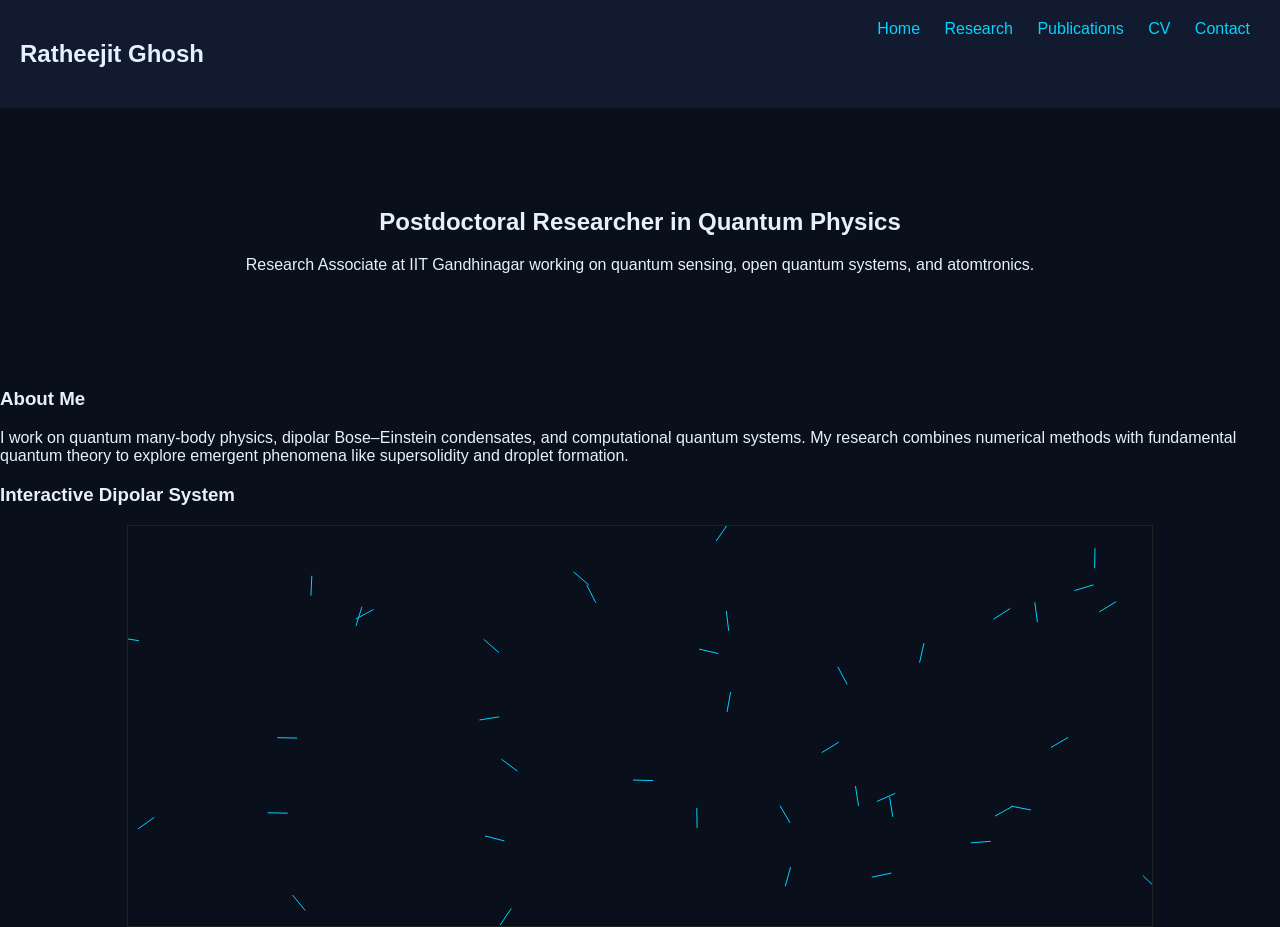
==== index.html @ 0665f010 "Add files via upload" ====
<!DOCTYPE html>
<html lang="en">
<head>
  <meta charset="UTF-8">
  <title>Ratheejit Ghosh</title>
  <link rel="stylesheet" href="style.css">
</head>
<body>

<nav>
  <h1>Ratheejit Ghosh</h1>
  <div>
    <a href="index.html">Home</a>
    <a href="research.html">Research</a>
    <a href="publications.html">Publications</a>
    <a href="cv.html">CV</a>
    <a href="contact.html">Contact</a>
  </div>
</nav>

<section class="hero">
  <h2>Postdoctoral Researcher in Quantum Physics</h2>
  <p>
    Research Associate at IIT Gandhinagar working on 
    quantum sensing, open quantum systems, and atomtronics.
  </p>
</section>

<section class="about">
  <h3>About Me</h3>
  <p>
    I work on quantum many-body physics, dipolar Bose–Einstein condensates,
    and computational quantum systems. My research combines numerical methods
    with fundamental quantum theory to explore emergent phenomena like
    supersolidity and droplet formation.
  </p>
</section>

<section>
  <h3>Interactive Dipolar System</h3>
  <canvas id="dipoleCanvas"></canvas>
</section>

<script src="script.js"></script>
</body>
</html>
---- style.css ----
body {
  font-family: Arial, sans-serif;
  margin: 0;
  background: #0a0f1c;
  color: #e6f1ff;
}

nav {
  display: flex;
  justify-content: space-between;
  padding: 20px;
  background: #111a2e;
}

nav a {
  margin: 0 10px;
  color: #00d4ff;
  text-decoration: none;
}

.hero {
  text-align: center;
  padding: 80px 20px;
}

canvas {
  display: block;
  margin: auto;
  border: 1px solid #222;
}

.card {
  background: #111a2e;
  padding: 20px;
  margin: 10px;
  display: inline-block;
  border-radius: 10px;
  transition: 0.3s;
}

.card:hover {
  transform: scale(1.05);
  background: #162447;
}
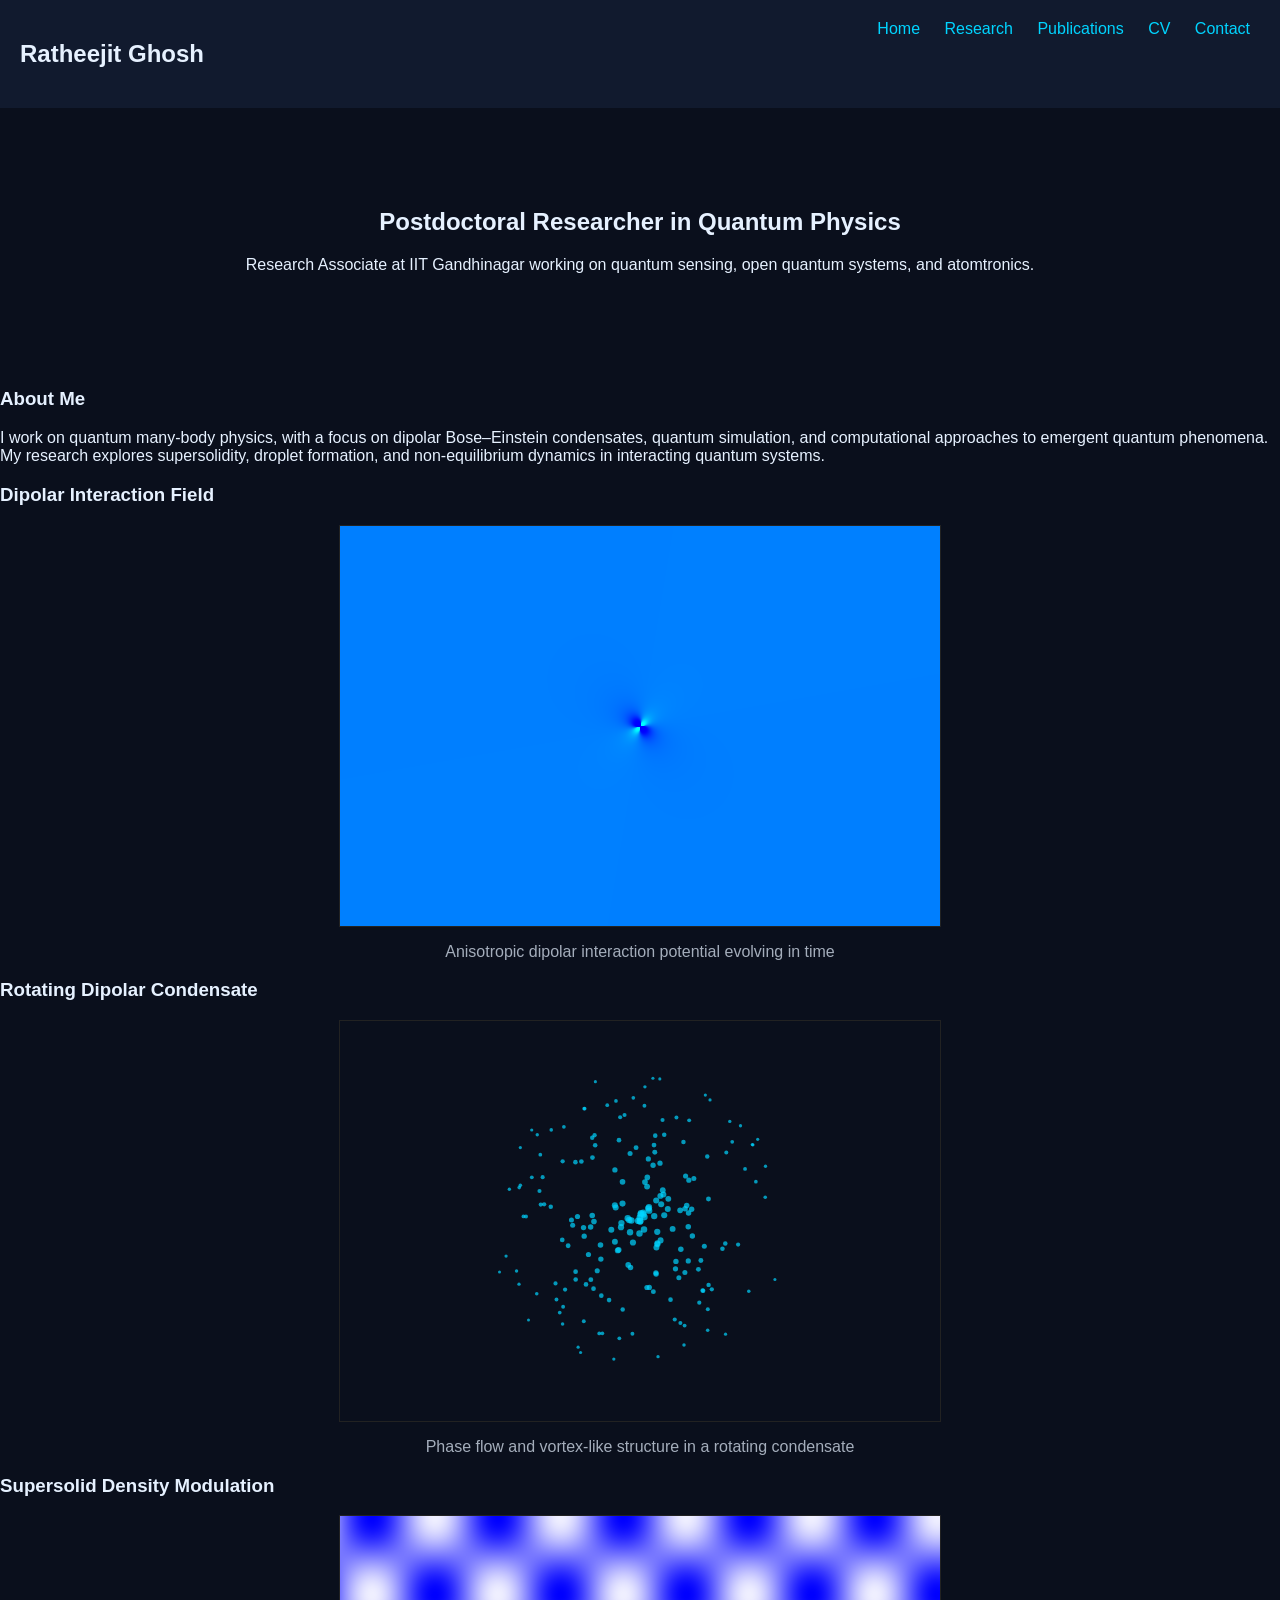
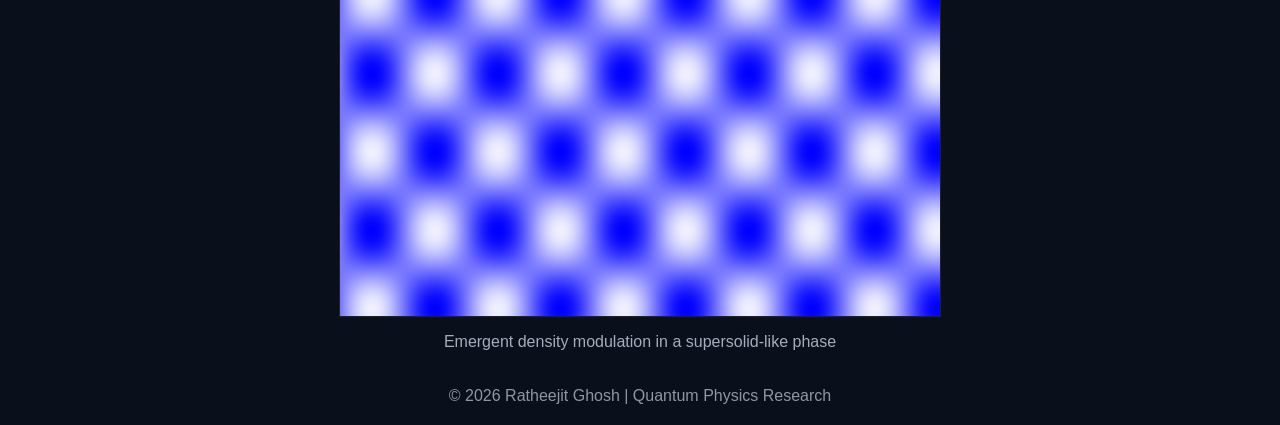
==== commit 096b1c21: "Add files via upload" ====
--- a/index.html
+++ b/index.html
@@ -5,8 +5,10 @@
   <title>Ratheejit Ghosh</title>
   <link rel="stylesheet" href="style.css">
 </head>
+
 <body>
 
+<!-- NAVBAR -->
 <nav>
   <h1>Ratheejit Ghosh</h1>
   <div>
@@ -18,29 +20,187 @@
   </div>
 </nav>
 
+<!-- HERO -->
 <section class="hero">
   <h2>Postdoctoral Researcher in Quantum Physics</h2>
   <p>
-    Research Associate at IIT Gandhinagar working on 
-    quantum sensing, open quantum systems, and atomtronics.
-  </p>
-</section>
-
+    Research Associate at IIT Gandhinagar working on quantum sensing,
+    open quantum systems, and atomtronics.
+  </p>
+</section>
+
+<!-- ABOUT -->
 <section class="about">
   <h3>About Me</h3>
   <p>
-    I work on quantum many-body physics, dipolar Bose–Einstein condensates,
-    and computational quantum systems. My research combines numerical methods
-    with fundamental quantum theory to explore emergent phenomena like
-    supersolidity and droplet formation.
-  </p>
-</section>
-
+    I work on quantum many-body physics, with a focus on dipolar Bose–Einstein condensates,
+    quantum simulation, and computational approaches to emergent quantum phenomena.
+    My research explores supersolidity, droplet formation, and non-equilibrium dynamics
+    in interacting quantum systems.
+  </p>
+</section>
+
+<!-- VISUALIZATION 1 -->
 <section>
-  <h3>Interactive Dipolar System</h3>
-  <canvas id="dipoleCanvas"></canvas>
-</section>
-
-<script src="script.js"></script>
+  <h3>Dipolar Interaction Field</h3>
+  <canvas id="dipoleField"></canvas>
+  <p style="text-align:center; opacity:0.7;">
+    Anisotropic dipolar interaction potential evolving in time
+  </p>
+</section>
+
+<!-- VISUALIZATION 2 -->
+<section>
+  <h3>Rotating Dipolar Condensate</h3>
+  <canvas id="vortexField"></canvas>
+  <p style="text-align:center; opacity:0.7;">
+    Phase flow and vortex-like structure in a rotating condensate
+  </p>
+</section>
+
+<!-- VISUALIZATION 3 -->
+<section>
+  <h3>Supersolid Density Modulation</h3>
+  <canvas id="supersolidField"></canvas>
+  <p style="text-align:center; opacity:0.7;">
+    Emergent density modulation in a supersolid-like phase
+  </p>
+</section>
+
+<!-- FOOTER -->
+<footer style="text-align:center; padding:20px; opacity:0.6;">
+  © 2026 Ratheejit Ghosh | Quantum Physics Research
+</footer>
+
+<!-- SCRIPTS -->
+<script>
+
+// ---------------- DIPOLAR FIELD ----------------
+const dipoleCanvas = document.getElementById("dipoleField");
+const dctx = dipoleCanvas.getContext("2d");
+
+dipoleCanvas.width = 600;
+dipoleCanvas.height = 400;
+
+let t = 0;
+
+function dipoleField() {
+  let w = dipoleCanvas.width;
+  let h = dipoleCanvas.height;
+
+  let img = dctx.createImageData(w, h);
+
+  for (let x = 0; x < w; x++) {
+    for (let y = 0; y < h; y++) {
+
+      let dx = x - w/2;
+      let dy = y - h/2;
+
+      let r = Math.sqrt(dx*dx + dy*dy) + 0.001;
+      let theta = Math.atan2(dy, dx);
+
+      let val = (1 - 3 * Math.cos(theta - t)**2) / (r*r);
+
+      let intensity = Math.floor(128 + 127 * Math.tanh(val * 50));
+
+      let i = (x + y*w) * 4;
+      img.data[i] = 0;
+      img.data[i+1] = intensity;
+      img.data[i+2] = 255;
+      img.data[i+3] = 255;
+    }
+  }
+
+  dctx.putImageData(img, 0, 0);
+  t += 0.01;
+
+  requestAnimationFrame(dipoleField);
+}
+
+dipoleField();
+
+
+// ---------------- VORTEX FIELD ----------------
+const vortexCanvas = document.getElementById("vortexField");
+const vctx = vortexCanvas.getContext("2d");
+
+vortexCanvas.width = 600;
+vortexCanvas.height = 400;
+
+let angle = 0;
+
+function vortex() {
+  let w = vortexCanvas.width;
+  let h = vortexCanvas.height;
+
+  vctx.clearRect(0,0,w,h);
+
+  for (let i = 0; i < 200; i++) {
+    let r = Math.random() * 150;
+    let theta = Math.random() * Math.PI * 2 + angle;
+
+    let x = w/2 + r * Math.cos(theta);
+    let y = h/2 + r * Math.sin(theta);
+
+    let size = 1.5 + (150 - r)/80;
+
+    vctx.beginPath();
+    vctx.arc(x, y, size, 0, 2*Math.PI);
+    vctx.fillStyle = "rgba(0, 212, 255, 0.7)";
+    vctx.fill();
+  }
+
+  angle += 0.01;
+  requestAnimationFrame(vortex);
+}
+
+vortex();
+
+
+// ---------------- SUPERSOLID ----------------
+const superCanvas = document.getElementById("supersolidField");
+const sctx = superCanvas.getContext("2d");
+
+superCanvas.width = 600;
+superCanvas.height = 400;
+
+let phase = 0;
+
+function supersolid() {
+  let w = superCanvas.width;
+  let h = superCanvas.height;
+
+  let img = sctx.createImageData(w, h);
+
+  for (let x = 0; x < w; x++) {
+    for (let y = 0; y < h; y++) {
+
+      let k = 0.05;
+
+      let stripe = Math.cos(k*x + phase);
+      let mod = Math.cos(k*y * 0.8);
+
+      let density = stripe * mod;
+
+      let val = Math.floor(120 + 120 * density);
+
+      let i = (x + y*w) * 4;
+      img.data[i] = val;
+      img.data[i+1] = val;
+      img.data[i+2] = 255;
+      img.data[i+3] = 255;
+    }
+  }
+
+  sctx.putImageData(img, 0, 0);
+
+  phase += 0.02;
+  requestAnimationFrame(supersolid);
+}
+
+supersolid();
+
+</script>
+
 </body>
 </html>
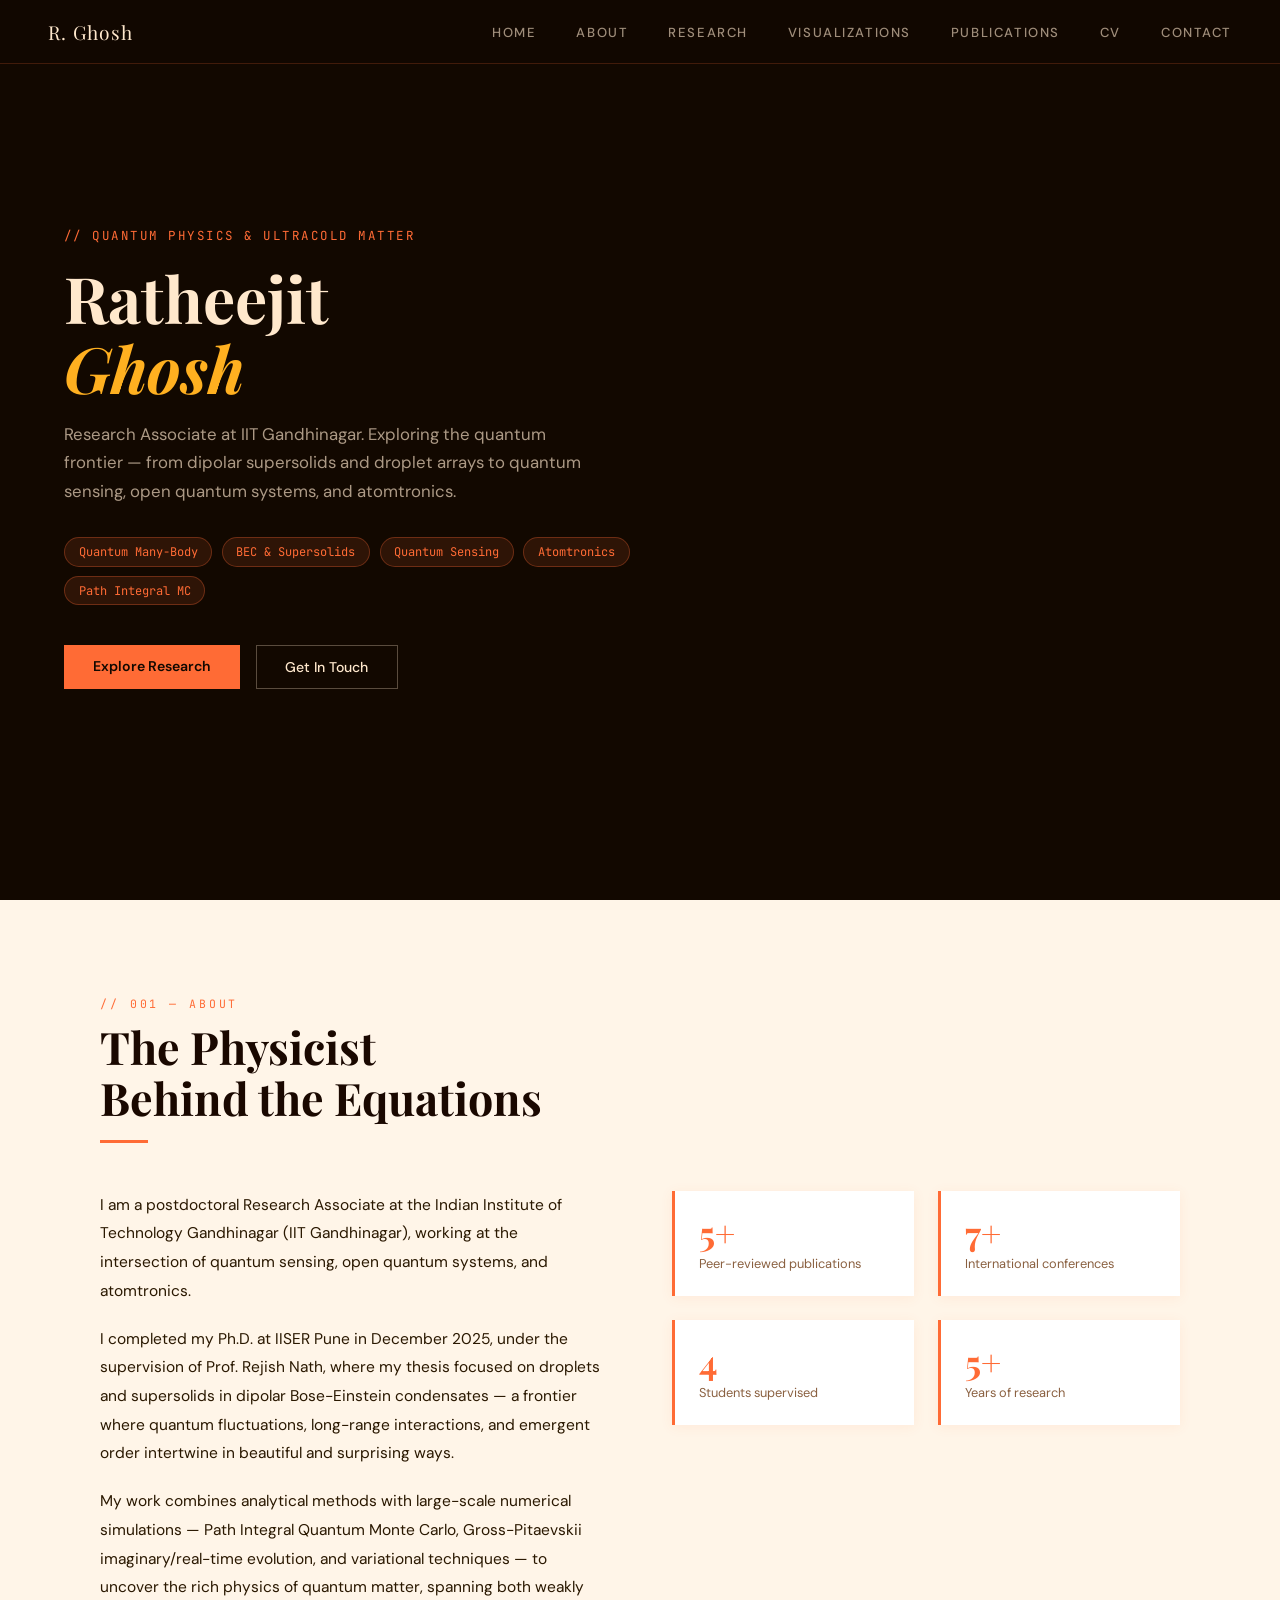
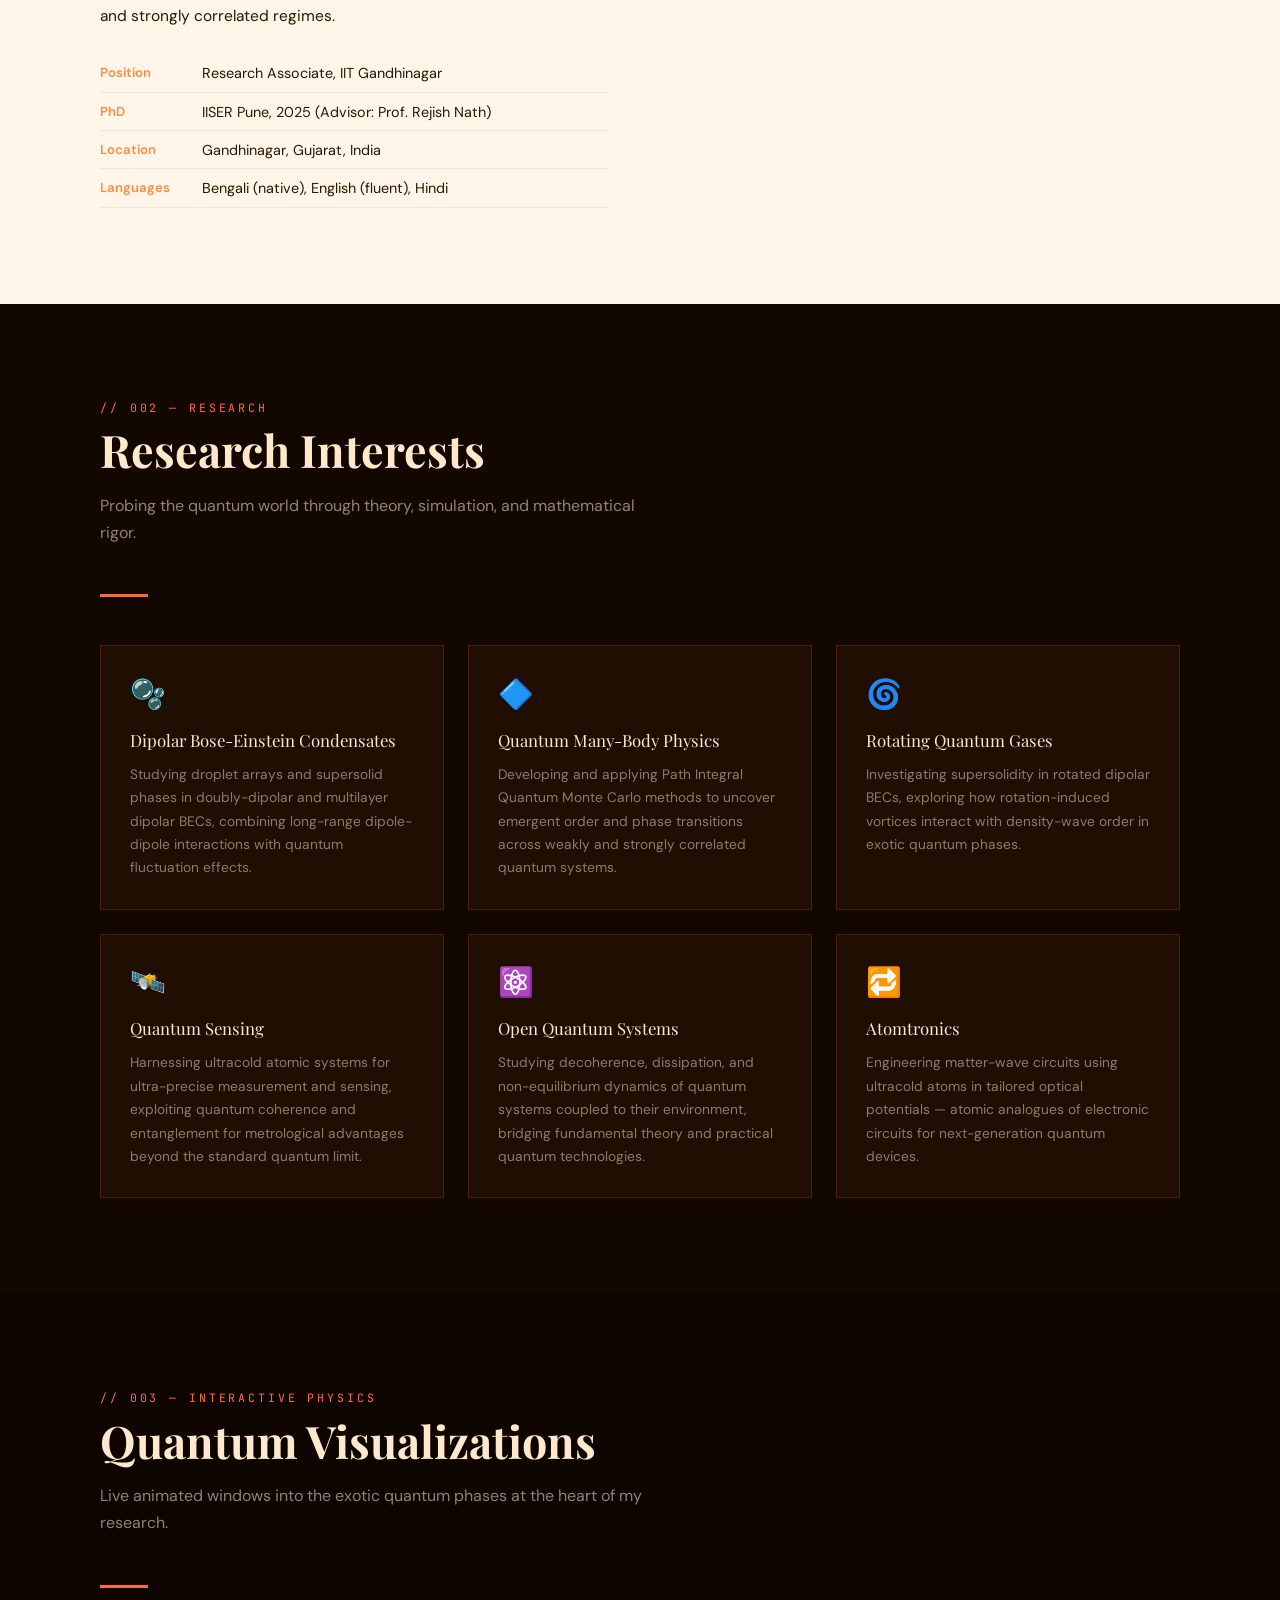
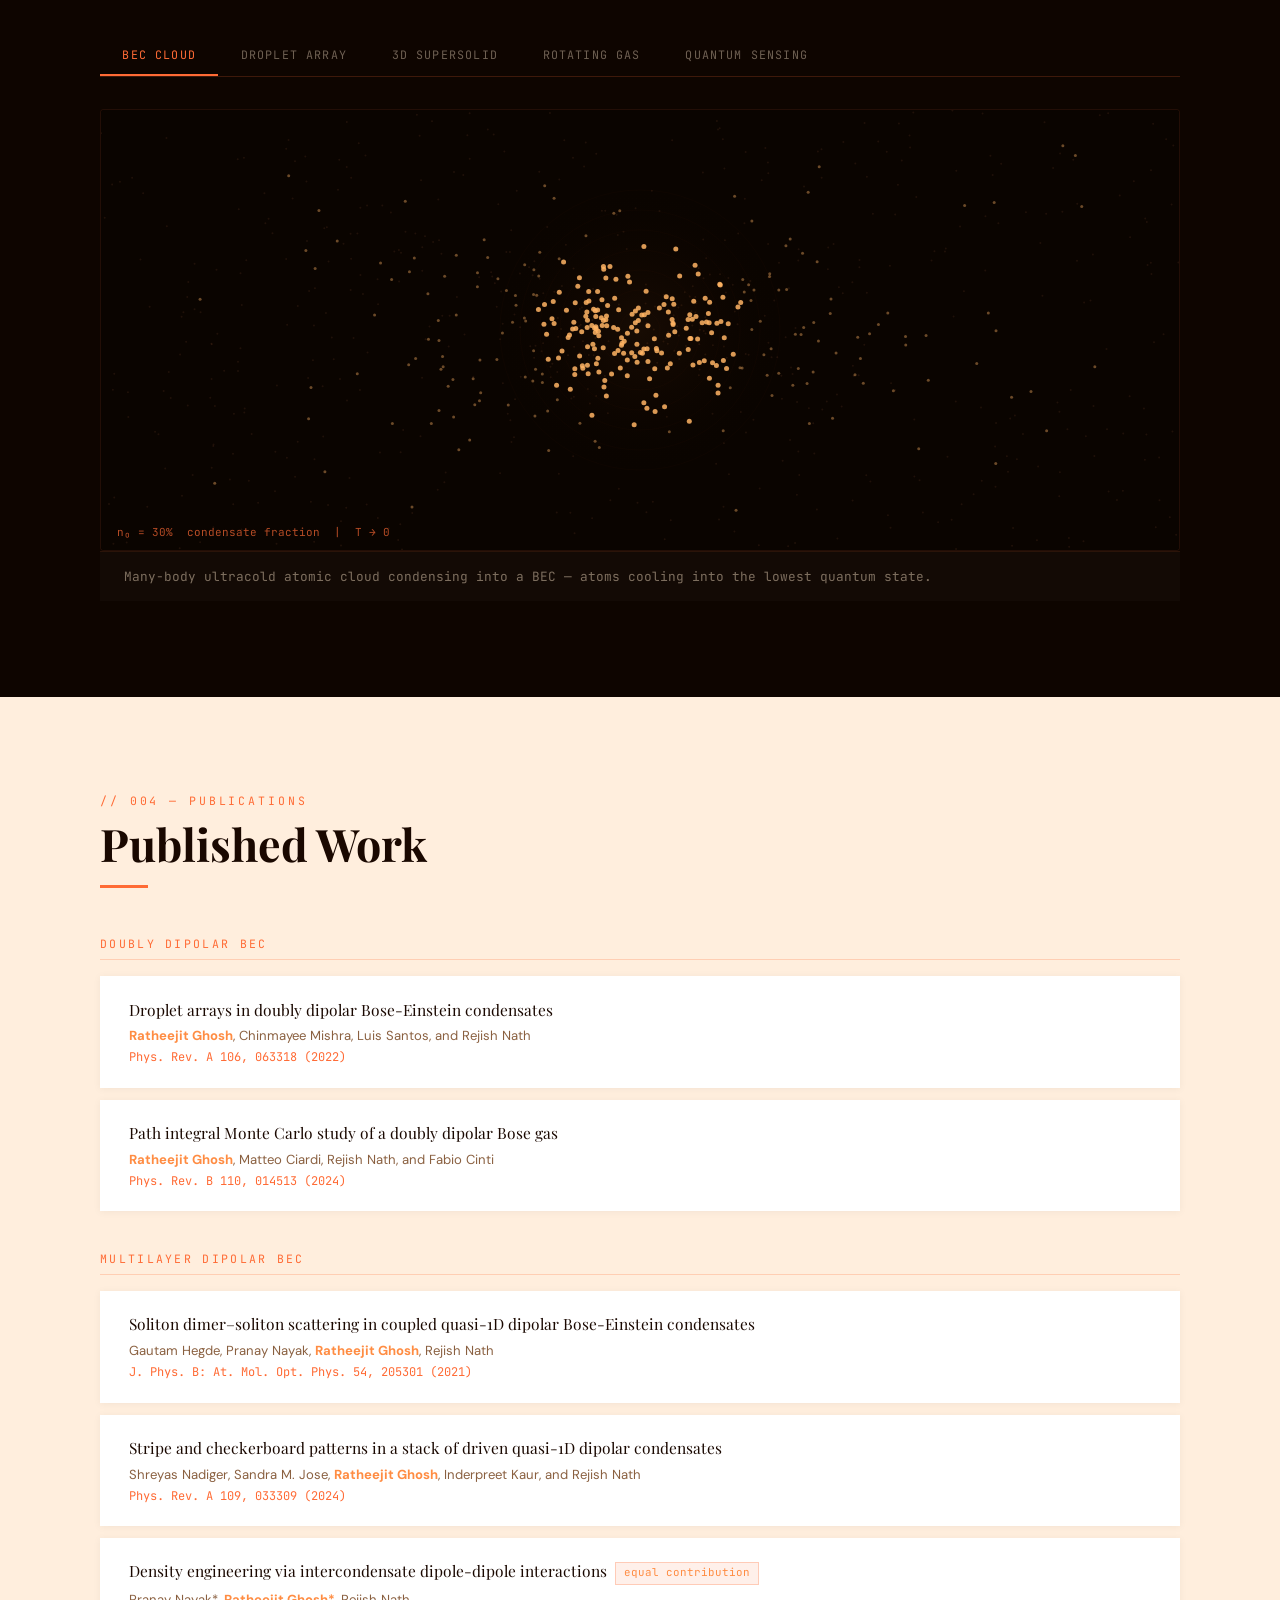
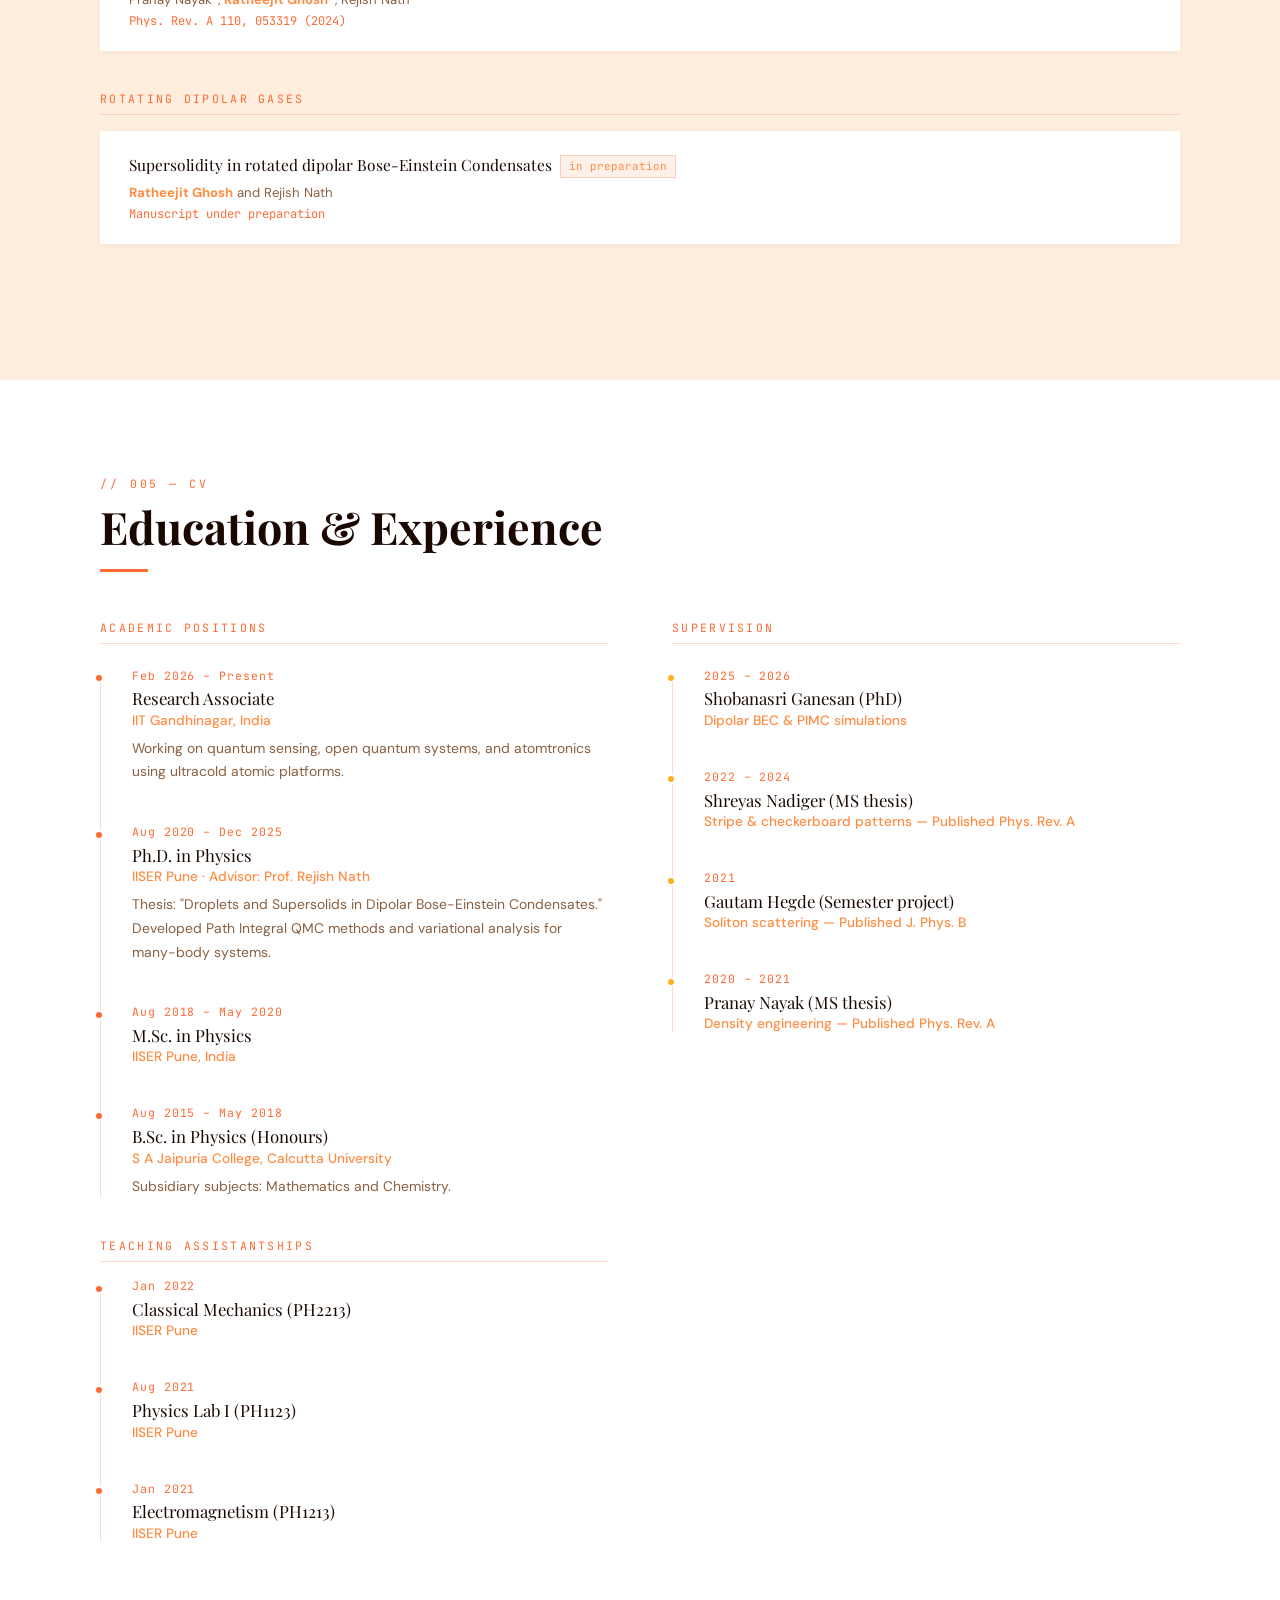
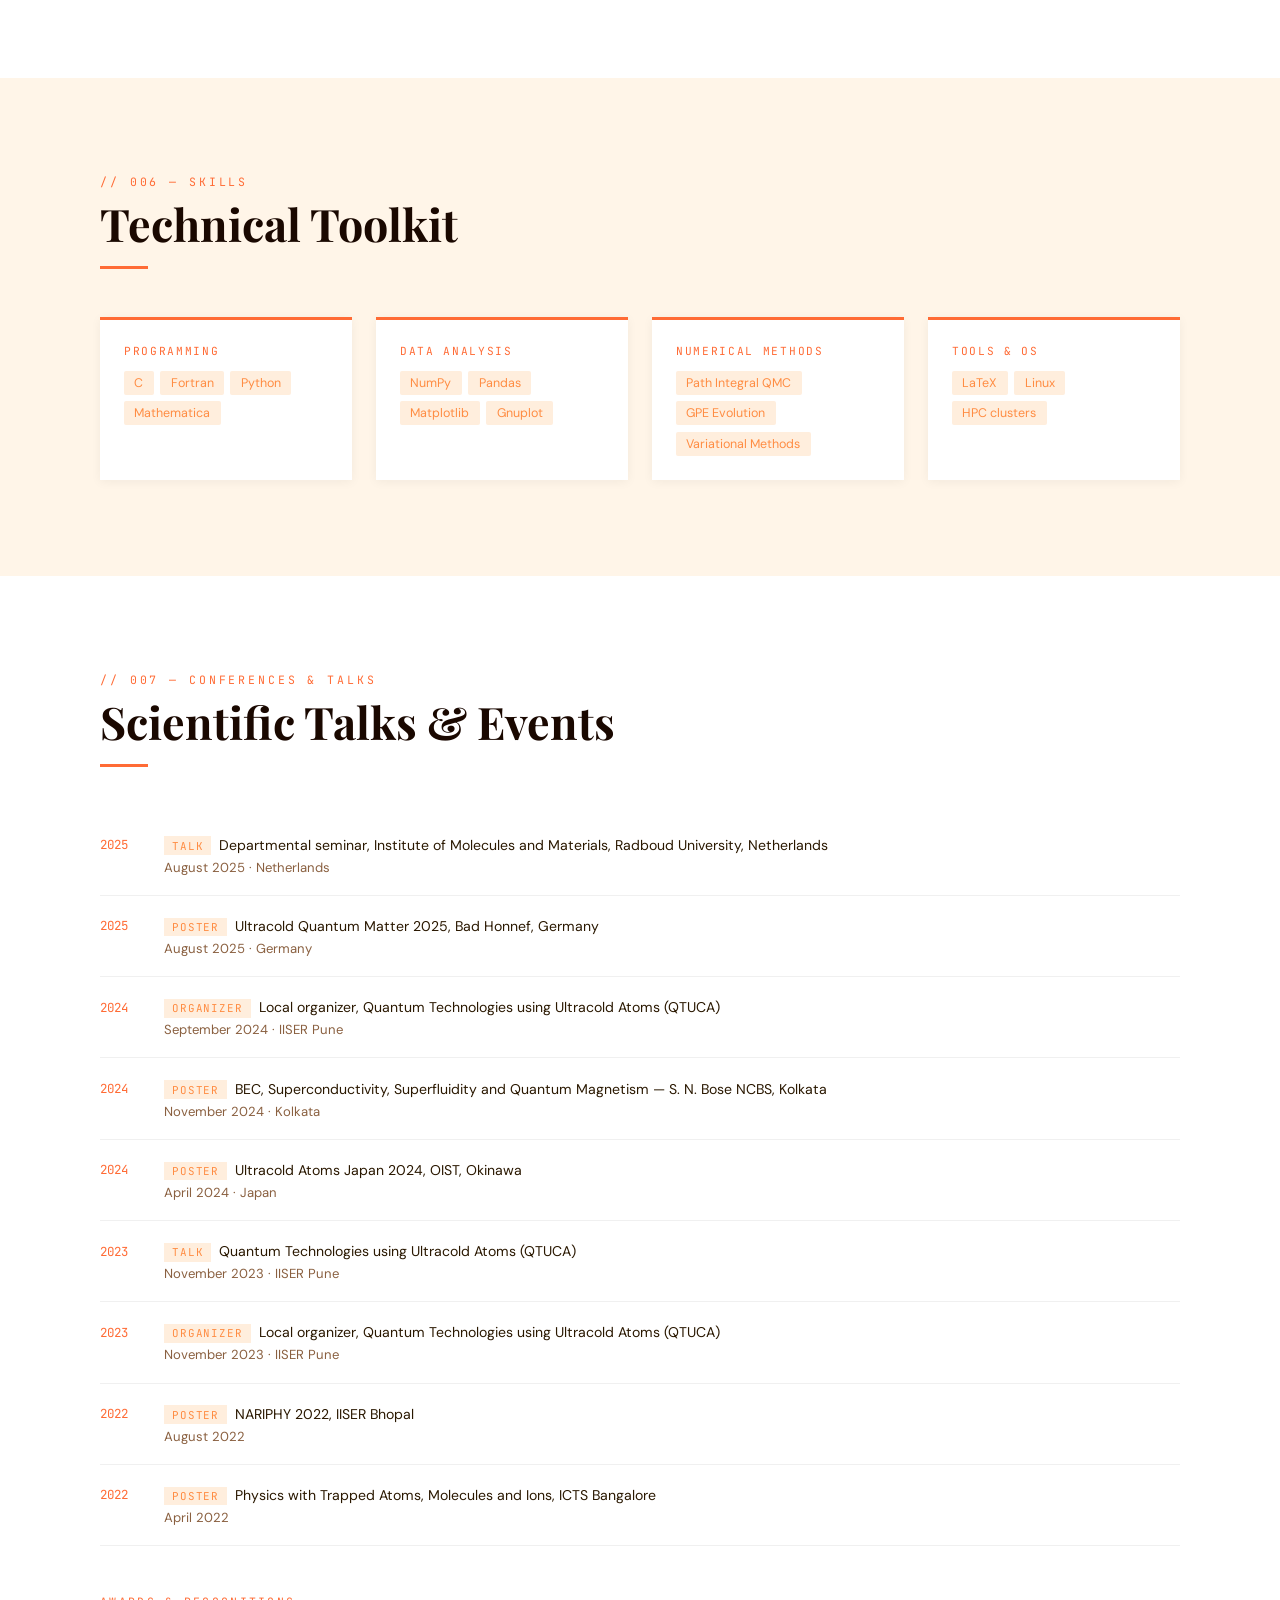
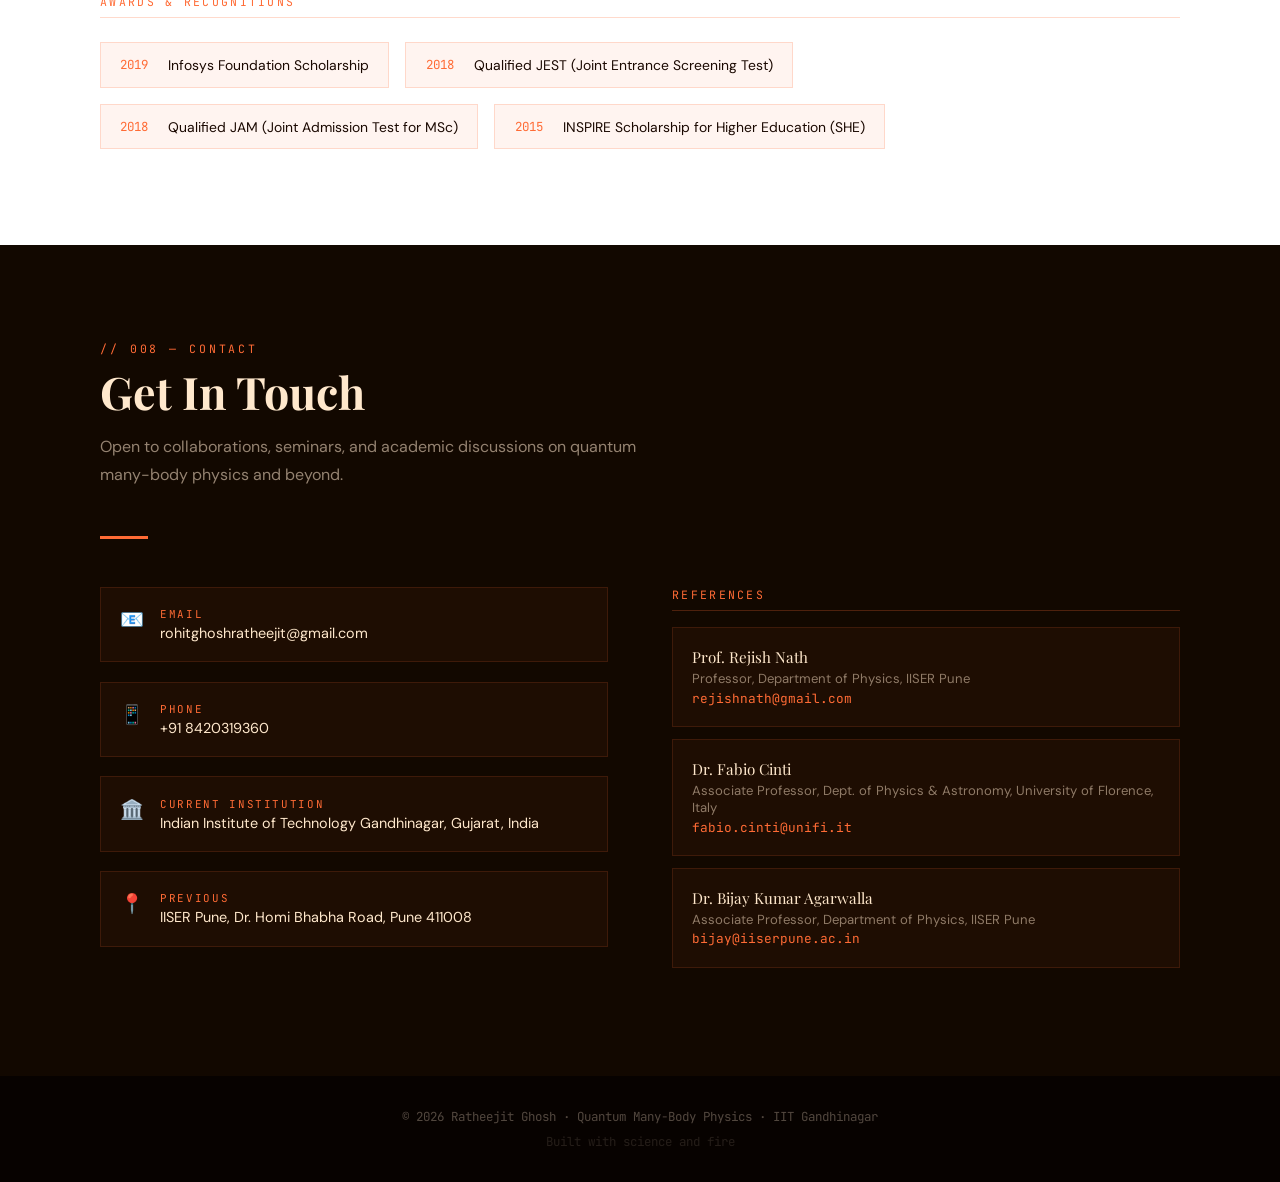
==== commit 11e03db6: "Add files via upload" ====
--- a/index.html
+++ b/index.html
@@ -1,206 +1,849 @@
 <!DOCTYPE html>
 <html lang="en">
 <head>
-  <meta charset="UTF-8">
-  <title>Ratheejit Ghosh</title>
-  <link rel="stylesheet" href="style.css">
+<meta charset="UTF-8">
+<meta name="viewport" content="width=device-width, initial-scale=1.0">
+<title>Ratheejit Ghosh | Quantum Physicist</title>
+<link href="https://fonts.googleapis.com/css2?family=Playfair+Display:ital,wght@0,400;0,700;1,400&family=DM+Sans:wght@300;400;500;600&family=JetBrains+Mono:wght@400;500&display=swap" rel="stylesheet">
+<style>
+  :root {
+    --fire1:  #FF6B35;   /* vivid orange      */
+    --fire2:  #FF3D00;   /* deep red-orange   */
+    --fire3:  #FFB020;   /* amber/gold        */
+    --ember:  #FF8C42;   /* ember orange      */
+    --smoke:  #1A0A00;   /* near-black warm   */
+    --coal:   #120800;   /* darkest bg        */
+    --ash:    #2A1400;   /* dark warm brown   */
+    --glow:   #FF4500;   /* fireglow red      */
+    --cream:  #FFE8CC;   /* warm light text   */
+    --paper:  #FFF5E8;   /* warm white bg     */
+    --paper2: #FFEEDD;
+    --muted:  #8A6040;
+    --ink:    #1A0800;
+  }
+  *, *::before, *::after { box-sizing:border-box; margin:0; padding:0; }
+  html { scroll-behavior:smooth; }
+  body { font-family:'DM Sans',sans-serif; background:var(--paper); color:var(--ink); overflow-x:hidden; }
+
+  /* NAV */
+  nav {
+    position:fixed; top:0; left:0; right:0; z-index:1000;
+    background:rgba(18,8,0,0.97); backdrop-filter:blur(14px);
+    display:flex; align-items:center; justify-content:space-between;
+    padding:0 3rem; height:64px;
+    border-bottom:1px solid rgba(255,107,53,0.2);
+  }
+  .nav-logo { font-family:'Playfair Display',serif; font-size:1.2rem; color:var(--cream); letter-spacing:.05em; }
+  .nav-links { display:flex; gap:2.5rem; list-style:none; }
+  .nav-links a { color:rgba(255,232,204,0.6); text-decoration:none; font-size:.82rem; letter-spacing:.12em; text-transform:uppercase; font-weight:500; transition:color .2s; }
+  .nav-links a:hover { color:var(--fire1); }
+
+  /* HERO */
+  #home { min-height:100vh; background:var(--coal); position:relative; overflow:hidden; display:flex; align-items:center; padding:80px 4rem 4rem; }
+  #hero-canvas { position:absolute; inset:0; opacity:.8; }
+  .hero-content { position:relative; z-index:2; max-width:680px; }
+  .hero-eyebrow { font-family:'JetBrains Mono',monospace; color:var(--fire1); font-size:.78rem; letter-spacing:.2em; text-transform:uppercase; margin-bottom:1.2rem; }
+  .hero-name { font-family:'Playfair Display',serif; font-size:clamp(2.8rem,5vw,4.5rem); color:var(--cream); line-height:1.1; margin-bottom:1rem; }
+  .hero-name em { color:var(--fire3); font-style:italic; }
+  .hero-tagline { color:rgba(255,232,204,.65); font-size:1.05rem; line-height:1.7; margin-bottom:2rem; max-width:520px; }
+  .hero-tags { display:flex; flex-wrap:wrap; gap:.6rem; margin-bottom:2.5rem; }
+  .tag { background:rgba(255,107,53,.12); border:1px solid rgba(255,107,53,.3); color:var(--fire1); padding:.35rem .85rem; border-radius:2rem; font-size:.75rem; font-family:'JetBrains Mono',monospace; }
+  .hero-cta { display:flex; gap:1rem; }
+  .btn-primary { background:var(--fire1); color:var(--coal); padding:.75rem 1.8rem; border:none; font-family:'DM Sans',sans-serif; font-weight:600; font-size:.88rem; cursor:pointer; text-decoration:none; transition:background .2s; }
+  .btn-primary:hover { background:var(--fire3); }
+  .btn-outline { background:transparent; border:1px solid rgba(255,232,204,.3); color:var(--cream); padding:.75rem 1.8rem; font-family:'DM Sans',sans-serif; font-weight:500; font-size:.88rem; cursor:pointer; text-decoration:none; transition:border-color .2s,color .2s; }
+  .btn-outline:hover { border-color:var(--fire1); color:var(--fire1); }
+
+  /* SECTIONS */
+  section { padding:6rem 4rem; }
+  .section-inner { max-width:1080px; margin:0 auto; }
+  .section-label { font-family:'JetBrains Mono',monospace; color:var(--fire1); font-size:.72rem; letter-spacing:.25em; text-transform:uppercase; margin-bottom:.6rem; }
+  .section-title { font-family:'Playfair Display',serif; font-size:clamp(2rem,3.5vw,2.8rem); color:var(--ink); margin-bottom:1rem; line-height:1.15; }
+  .section-subtitle { color:var(--muted); font-size:1rem; line-height:1.7; max-width:560px; margin-bottom:3rem; }
+  .divider { width:48px; height:3px; background:var(--fire1); margin-bottom:3rem; }
+
+  /* ABOUT */
+  #about { background:var(--paper); }
+  .about-grid { display:grid; grid-template-columns:1fr 1fr; gap:4rem; align-items:start; }
+  .about-bio p { color:#2A1800; line-height:1.85; margin-bottom:1.2rem; font-size:.97rem; }
+  .about-stats { display:grid; grid-template-columns:1fr 1fr; gap:1.5rem; }
+  .stat-card { background:white; padding:1.5rem; border-left:3px solid var(--fire1); box-shadow:0 2px 12px rgba(255,107,53,.08); }
+  .stat-num { font-family:'Playfair Display',serif; font-size:2.2rem; color:var(--fire1); font-weight:700; line-height:1; }
+  .stat-label { color:var(--muted); font-size:.8rem; margin-top:.3rem; }
+  .info-list { list-style:none; margin-top:1.5rem; }
+  .info-list li { display:flex; align-items:flex-start; gap:.75rem; padding:.6rem 0; border-bottom:1px solid rgba(0,0,0,.06); font-size:.9rem; color:#2A1800; }
+  .info-list li .lbl { color:var(--ember); font-weight:600; min-width:90px; font-size:.82rem; }
+
+  /* RESEARCH */
+  #research { background:var(--coal); }
+  #research .section-title { color:var(--cream); }
+  #research .section-subtitle { color:rgba(255,232,204,.55); }
+  .research-grid { display:grid; grid-template-columns:repeat(3,1fr); gap:1.5rem; }
+  .research-card { background:rgba(255,107,53,.06); border:1px solid rgba(255,107,53,.18); padding:1.8rem; transition:border-color .2s,background .2s; }
+  .research-card:hover { border-color:var(--fire1); background:rgba(255,107,53,.1); }
+  .rc-icon { font-size:1.8rem; margin-bottom:1rem; }
+  .rc-title { font-family:'Playfair Display',serif; color:var(--cream); font-size:1.05rem; margin-bottom:.75rem; }
+  .rc-desc { color:rgba(255,232,204,.5); font-size:.86rem; line-height:1.7; }
+
+  /* VISUALIZATIONS */
+  #visualizations { background:#0E0500; }
+  #visualizations .section-title { color:var(--cream); }
+  #visualizations .section-subtitle { color:rgba(255,232,204,.55); }
+  .viz-tabs { display:flex; flex-wrap:wrap; margin-bottom:2rem; border-bottom:1px solid rgba(255,107,53,.2); }
+  .viz-tab { padding:.7rem 1.4rem; background:none; border:none; color:rgba(255,232,204,.4); font-family:'JetBrains Mono',monospace; font-size:.73rem; letter-spacing:.1em; cursor:pointer; transition:color .2s; border-bottom:2px solid transparent; text-transform:uppercase; }
+  .viz-tab.active { color:var(--fire1); border-bottom-color:var(--fire1); }
+  .viz-panel { display:none; }
+  .viz-panel.active { display:block; }
+  .viz-frame { background:rgba(0,0,0,.6); border:1px solid rgba(255,107,53,.12); border-radius:4px; overflow:hidden; }
+  .viz-frame canvas { display:block; }
+  .viz-caption { padding:1rem 1.5rem; background:rgba(255,255,255,.02); border-top:1px solid rgba(255,107,53,.1); color:rgba(255,232,204,.45); font-size:.8rem; font-family:'JetBrains Mono',monospace; }
+  .viz-controls { display:flex; gap:1.5rem; align-items:center; padding:.75rem 1.5rem; background:rgba(0,0,0,.3); border-top:1px solid rgba(255,107,53,.08); flex-wrap:wrap; }
+  .viz-controls label { color:rgba(255,232,204,.5); font-size:.72rem; font-family:'JetBrains Mono',monospace; }
+  .viz-controls input[type=range] { accent-color:var(--fire1); cursor:pointer; }
+
+  /* PUBLICATIONS */
+  #publications { background:var(--paper2); }
+  .pub-group { margin-bottom:2.5rem; }
+  .pub-group-title { font-family:'JetBrains Mono',monospace; font-size:.72rem; letter-spacing:.2em; text-transform:uppercase; color:var(--fire1); margin-bottom:1rem; padding-bottom:.5rem; border-bottom:1px solid rgba(255,107,53,.25); }
+  .pub-item { background:white; padding:1.4rem 1.6rem; margin-bottom:.75rem; border-left:3px solid transparent; box-shadow:0 1px 8px rgba(0,0,0,.05); transition:border-color .2s; }
+  .pub-item:hover { border-left-color:var(--fire1); }
+  .pub-title { font-family:'Playfair Display',serif; font-size:.97rem; color:var(--ink); margin-bottom:.4rem; line-height:1.45; }
+  .pub-authors { color:var(--muted); font-size:.82rem; margin-bottom:.3rem; }
+  .pub-authors strong { color:var(--ember); }
+  .pub-journal { font-family:'JetBrains Mono',monospace; font-size:.75rem; color:var(--fire1); }
+  .pub-badge { display:inline-block; background:rgba(255,107,53,.1); border:1px solid rgba(255,107,53,.28); color:var(--ember); font-size:.68rem; padding:.15rem .5rem; margin-left:.5rem; font-family:'JetBrains Mono',monospace; vertical-align:middle; }
+
+  /* EXPERIENCE */
+  #experience { background:white; }
+  .timeline { position:relative; padding-left:2rem; }
+  .timeline::before { content:''; position:absolute; left:0; top:.5rem; bottom:0; width:1px; background:rgba(255,107,53,.25); }
+  .tl-item { position:relative; margin-bottom:2.5rem; }
+  .tl-dot { position:absolute; left:-2.4rem; top:.35rem; width:10px; height:10px; border-radius:50%; background:var(--fire1); border:2px solid white; }
+  .tl-period { font-family:'JetBrains Mono',monospace; font-size:.72rem; color:var(--fire1); letter-spacing:.08em; margin-bottom:.3rem; }
+  .tl-title { font-family:'Playfair Display',serif; font-size:1.05rem; color:var(--ink); margin-bottom:.15rem; }
+  .tl-sub { color:var(--ember); font-size:.85rem; font-weight:500; margin-bottom:.5rem; }
+  .tl-desc { color:var(--muted); font-size:.87rem; line-height:1.7; }
+  .exp-grid { display:grid; grid-template-columns:1fr 1fr; gap:4rem; }
+
+  /* SKILLS */
+  #skills { background:var(--paper); }
+  .skills-grid { display:grid; grid-template-columns:repeat(4,1fr); gap:1.5rem; }
+  .skill-card { background:white; padding:1.5rem; box-shadow:0 2px 10px rgba(0,0,0,.05); border-top:3px solid var(--fire1); }
+  .skill-cat { font-family:'JetBrains Mono',monospace; font-size:.7rem; letter-spacing:.15em; text-transform:uppercase; color:var(--fire1); margin-bottom:.8rem; }
+  .skill-items { display:flex; flex-wrap:wrap; gap:.4rem; }
+  .skill-pill { background:var(--paper2); color:var(--ember); font-size:.78rem; padding:.25rem .65rem; border-radius:2px; }
+
+  /* TALKS */
+  #talks { background:white; }
+  .talk-item { display:flex; gap:1.5rem; padding:1.2rem 0; border-bottom:1px solid rgba(0,0,0,.06); align-items:flex-start; }
+  .talk-year { font-family:'JetBrains Mono',monospace; font-size:.78rem; color:var(--fire1); min-width:40px; margin-top:.15rem; }
+  .talk-type { display:inline-block; background:var(--paper2); color:var(--ember); font-size:.68rem; padding:.15rem .5rem; margin-right:.5rem; font-family:'JetBrains Mono',monospace; text-transform:uppercase; letter-spacing:.08em; }
+  .talk-desc { color:#2A1800; font-size:.88rem; line-height:1.6; }
+  .talk-venue { color:var(--muted); font-size:.82rem; margin-top:.15rem; }
+
+  /* CONTACT */
+  #contact { background:var(--coal); }
+  #contact .section-title { color:var(--cream); }
+  #contact .section-subtitle { color:rgba(255,232,204,.55); }
+  .contact-grid { display:grid; grid-template-columns:1fr 1fr; gap:4rem; align-items:start; }
+  .contact-items { display:flex; flex-direction:column; gap:1.2rem; }
+  .contact-item { display:flex; gap:1rem; align-items:flex-start; padding:1.2rem; background:rgba(255,107,53,.05); border:1px solid rgba(255,107,53,.14); }
+  .contact-icon { color:var(--fire1); font-size:1.2rem; }
+  .contact-item-label { font-family:'JetBrains Mono',monospace; font-size:.68rem; letter-spacing:.15em; color:var(--fire1); text-transform:uppercase; margin-bottom:.2rem; }
+  .contact-item-value { color:var(--cream); font-size:.9rem; }
+  .ref-item { padding:1.2rem; background:rgba(255,107,53,.05); border:1px solid rgba(255,107,53,.14); margin-bottom:.75rem; }
+  .ref-name { font-family:'Playfair Display',serif; color:var(--cream); font-size:.95rem; margin-bottom:.2rem; }
+  .ref-role { color:rgba(255,232,204,.5); font-size:.82rem; margin-bottom:.15rem; }
+  .ref-email { color:var(--fire1); font-size:.8rem; font-family:'JetBrains Mono',monospace; }
+
+  .award-chip { background:rgba(255,107,53,.07); border:1px solid rgba(255,107,53,.2); padding:.8rem 1.2rem; display:flex; gap:.75rem; align-items:center; }
+  .award-year { font-family:'JetBrains Mono',monospace; color:var(--fire1); font-size:.78rem; min-width:36px; }
+  .award-name { color:var(--ink); font-size:.87rem; }
+  .awards-grid { display:flex; flex-wrap:wrap; gap:1rem; }
+
+  footer { background:#070200; padding:2rem 4rem; text-align:center; color:rgba(255,232,204,.3); font-size:.78rem; font-family:'JetBrains Mono',monospace; }
+
+  @media(max-width:768px){
+    section{padding:4rem 1.5rem;} nav{padding:0 1.5rem;} .nav-links{display:none;}
+    #home{padding:80px 1.5rem 4rem;}
+    .about-grid,.contact-grid,.exp-grid{grid-template-columns:1fr;gap:2rem;}
+    .research-grid{grid-template-columns:1fr;} .skills-grid{grid-template-columns:1fr 1fr;}
+    .about-stats{grid-template-columns:1fr 1fr;}
+  }
+</style>
 </head>
-
 <body>
 
-<!-- NAVBAR -->
 <nav>
-  <h1>Ratheejit Ghosh</h1>
-  <div>
-    <a href="index.html">Home</a>
-    <a href="research.html">Research</a>
-    <a href="publications.html">Publications</a>
-    <a href="cv.html">CV</a>
-    <a href="contact.html">Contact</a>
+  <div class="nav-logo">R. Ghosh</div>
+  <ul class="nav-links">
+    <li><a href="#home">Home</a></li>
+    <li><a href="#about">About</a></li>
+    <li><a href="#research">Research</a></li>
+    <li><a href="#visualizations">Visualizations</a></li>
+    <li><a href="#publications">Publications</a></li>
+    <li><a href="#experience">CV</a></li>
+    <li><a href="#contact">Contact</a></li>
+  </ul>
+</nav>
+
+<!-- HERO -->
+<section id="home">
+  <canvas id="hero-canvas"></canvas>
+  <div class="hero-content">
+    <div class="hero-eyebrow">// Quantum Physics &amp; Ultracold Matter</div>
+    <h1 class="hero-name">Ratheejit<br><em>Ghosh</em></h1>
+    <p class="hero-tagline">Research Associate at IIT Gandhinagar. Exploring the quantum frontier — from dipolar supersolids and droplet arrays to quantum sensing, open quantum systems, and atomtronics.</p>
+    <div class="hero-tags">
+      <span class="tag">Quantum Many-Body</span>
+      <span class="tag">BEC &amp; Supersolids</span>
+      <span class="tag">Quantum Sensing</span>
+      <span class="tag">Atomtronics</span>
+      <span class="tag">Path Integral MC</span>
+    </div>
+    <div class="hero-cta">
+      <a href="#research" class="btn-primary">Explore Research</a>
+      <a href="#contact" class="btn-outline">Get In Touch</a>
+    </div>
   </div>
-</nav>
-
-<!-- HERO -->
-<section class="hero">
-  <h2>Postdoctoral Researcher in Quantum Physics</h2>
-  <p>
-    Research Associate at IIT Gandhinagar working on quantum sensing,
-    open quantum systems, and atomtronics.
-  </p>
 </section>
 
 <!-- ABOUT -->
-<section class="about">
-  <h3>About Me</h3>
-  <p>
-    I work on quantum many-body physics, with a focus on dipolar Bose–Einstein condensates,
-    quantum simulation, and computational approaches to emergent quantum phenomena.
-    My research explores supersolidity, droplet formation, and non-equilibrium dynamics
-    in interacting quantum systems.
-  </p>
+<section id="about">
+  <div class="section-inner">
+    <div class="section-label">// 001 — About</div>
+    <h2 class="section-title">The Physicist<br>Behind the Equations</h2>
+    <div class="divider"></div>
+    <div class="about-grid">
+      <div class="about-bio">
+        <p>I am a postdoctoral Research Associate at the Indian Institute of Technology Gandhinagar (IIT Gandhinagar), working at the intersection of quantum sensing, open quantum systems, and atomtronics.</p>
+        <p>I completed my Ph.D. at IISER Pune in December 2025, under the supervision of Prof. Rejish Nath, where my thesis focused on droplets and supersolids in dipolar Bose-Einstein condensates — a frontier where quantum fluctuations, long-range interactions, and emergent order intertwine in beautiful and surprising ways.</p>
+        <p>My work combines analytical methods with large-scale numerical simulations — Path Integral Quantum Monte Carlo, Gross-Pitaevskii imaginary/real-time evolution, and variational techniques — to uncover the rich physics of quantum matter, spanning both weakly and strongly correlated regimes.</p>
+        <ul class="info-list">
+          <li><span class="lbl">Position</span> Research Associate, IIT Gandhinagar</li>
+          <li><span class="lbl">PhD</span> IISER Pune, 2025 (Advisor: Prof. Rejish Nath)</li>
+          <li><span class="lbl">Location</span> Gandhinagar, Gujarat, India</li>
+          <li><span class="lbl">Languages</span> Bengali (native), English (fluent), Hindi</li>
+        </ul>
+      </div>
+      <div>
+        <div class="about-stats">
+          <div class="stat-card"><div class="stat-num">5+</div><div class="stat-label">Peer-reviewed publications</div></div>
+          <div class="stat-card"><div class="stat-num">7+</div><div class="stat-label">International conferences</div></div>
+          <div class="stat-card"><div class="stat-num">4</div><div class="stat-label">Students supervised</div></div>
+          <div class="stat-card"><div class="stat-num">5+</div><div class="stat-label">Years of research</div></div>
+        </div>
+      </div>
+    </div>
+  </div>
 </section>
 
-<!-- VISUALIZATION 1 -->
-<section>
-  <h3>Dipolar Interaction Field</h3>
-  <canvas id="dipoleField"></canvas>
-  <p style="text-align:center; opacity:0.7;">
-    Anisotropic dipolar interaction potential evolving in time
-  </p>
+<!-- RESEARCH -->
+<section id="research">
+  <div class="section-inner">
+    <div class="section-label">// 002 — Research</div>
+    <h2 class="section-title">Research Interests</h2>
+    <p class="section-subtitle">Probing the quantum world through theory, simulation, and mathematical rigor.</p>
+    <div class="divider"></div>
+    <div class="research-grid">
+      <div class="research-card"><div class="rc-icon">🫧</div><div class="rc-title">Dipolar Bose-Einstein Condensates</div><div class="rc-desc">Studying droplet arrays and supersolid phases in doubly-dipolar and multilayer dipolar BECs, combining long-range dipole-dipole interactions with quantum fluctuation effects.</div></div>
+      <div class="research-card"><div class="rc-icon">🔷</div><div class="rc-title">Quantum Many-Body Physics</div><div class="rc-desc">Developing and applying Path Integral Quantum Monte Carlo methods to uncover emergent order and phase transitions across weakly and strongly correlated quantum systems.</div></div>
+      <div class="research-card"><div class="rc-icon">🌀</div><div class="rc-title">Rotating Quantum Gases</div><div class="rc-desc">Investigating supersolidity in rotated dipolar BECs, exploring how rotation-induced vortices interact with density-wave order in exotic quantum phases.</div></div>
+      <div class="research-card"><div class="rc-icon">🛰️</div><div class="rc-title">Quantum Sensing</div><div class="rc-desc">Harnessing ultracold atomic systems for ultra-precise measurement and sensing, exploiting quantum coherence and entanglement for metrological advantages beyond the standard quantum limit.</div></div>
+      <div class="research-card"><div class="rc-icon">⚛️</div><div class="rc-title">Open Quantum Systems</div><div class="rc-desc">Studying decoherence, dissipation, and non-equilibrium dynamics of quantum systems coupled to their environment, bridging fundamental theory and practical quantum technologies.</div></div>
+      <div class="research-card"><div class="rc-icon">🔁</div><div class="rc-title">Atomtronics</div><div class="rc-desc">Engineering matter-wave circuits using ultracold atoms in tailored optical potentials — atomic analogues of electronic circuits for next-generation quantum devices.</div></div>
+    </div>
+  </div>
 </section>
 
-<!-- VISUALIZATION 2 -->
-<section>
-  <h3>Rotating Dipolar Condensate</h3>
-  <canvas id="vortexField"></canvas>
-  <p style="text-align:center; opacity:0.7;">
-    Phase flow and vortex-like structure in a rotating condensate
-  </p>
+<!-- VISUALIZATIONS -->
+<section id="visualizations">
+  <div class="section-inner">
+    <div class="section-label">// 003 — Interactive Physics</div>
+    <h2 class="section-title">Quantum Visualizations</h2>
+    <p class="section-subtitle">Live animated windows into the exotic quantum phases at the heart of my research.</p>
+    <div class="divider"></div>
+    <!-- ORDER: BEC, Droplet Array, Supersolid, Rotating Gas, Quantum Sensing -->
+    <div class="viz-tabs">
+      <button class="viz-tab active" onclick="switchViz('bec',this)">BEC Cloud</button>
+      <button class="viz-tab" onclick="switchViz('droplet',this)">Droplet Array</button>
+      <button class="viz-tab" onclick="switchViz('supersolid',this)">3D Supersolid</button>
+      <button class="viz-tab" onclick="switchViz('rotating',this)">Rotating Gas</button>
+      <button class="viz-tab" onclick="switchViz('sensing',this)">Quantum Sensing</button>
+    </div>
+
+    <div id="viz-bec" class="viz-panel active">
+      <div class="viz-frame"><canvas id="canvas-bec"></canvas></div>
+      <div class="viz-caption">Many-body ultracold atomic cloud condensing into a BEC — atoms cooling into the lowest quantum state.</div>
+    </div>
+
+    <div id="viz-droplet" class="viz-panel">
+      <div class="viz-frame"><canvas id="canvas-droplet"></canvas></div>
+      <div class="viz-caption">Droplet-array phase in a doubly dipolar BEC. Self-bound quantum droplets stabilized by Lee-Huang-Yang beyond-mean-field corrections, connected by dipolar interaction lines.</div>
+    </div>
+
+    <div id="viz-supersolid" class="viz-panel">
+      <div class="viz-frame"><canvas id="canvas-supersolid"></canvas></div>
+      <div class="viz-controls">
+        <label>Dipolar strength: <input type="range" id="sl-alpha" min="0" max="100" value="65" style="width:100px"></label>
+        <label>Temperature: <input type="range" id="sl-temp" min="0" max="100" value="15" style="width:100px"></label>
+        <span style="color:rgba(255,232,204,.35);font-size:.7rem;font-family:'JetBrains Mono',monospace">drag to rotate</span>
+      </div>
+      <div class="viz-caption">3D Supersolid: self-bound quantum droplets (orange spheres) floating in a coherent superfluid background (glowing teal mist). Simultaneous crystalline order + phase coherence.</div>
+    </div>
+
+    <div id="viz-rotating" class="viz-panel">
+      <div class="viz-frame"><canvas id="canvas-rotating"></canvas></div>
+      <div class="viz-controls">
+        <label>Ω/ω: <input type="range" id="sl-omega" min="5" max="95" value="50" style="width:120px"></label>
+        <span id="omega-val" style="color:var(--fire1);font-family:'JetBrains Mono',monospace;font-size:.78rem">0.50</span>
+        <span style="color:rgba(255,232,204,.35);font-size:.7rem;font-family:'JetBrains Mono',monospace;margin-left:1rem">drag to tilt view</span>
+      </div>
+      <div class="viz-caption">Rotating dipolar BEC — a fuzzy cigar-shaped atomic cloud spinning around its symmetry axis, with quantized vortex cores visible as dark holes threaded through the condensate.</div>
+    </div>
+
+    <div id="viz-sensing" class="viz-panel">
+      <div class="viz-frame"><canvas id="canvas-sensing"></canvas></div>
+      <div class="viz-caption">Ramsey interferometry for quantum sensing — atomic superposition on Bloch spheres accumulating phase from an external field for sub-shot-noise precision.</div>
+    </div>
+  </div>
 </section>
 
-<!-- VISUALIZATION 3 -->
-<section>
-  <h3>Supersolid Density Modulation</h3>
-  <canvas id="supersolidField"></canvas>
-  <p style="text-align:center; opacity:0.7;">
-    Emergent density modulation in a supersolid-like phase
-  </p>
+<!-- PUBLICATIONS -->
+<section id="publications">
+  <div class="section-inner">
+    <div class="section-label">// 004 — Publications</div>
+    <h2 class="section-title">Published Work</h2>
+    <div class="divider"></div>
+    <div class="pub-group">
+      <div class="pub-group-title">Doubly Dipolar BEC</div>
+      <div class="pub-item"><div class="pub-title">Droplet arrays in doubly dipolar Bose-Einstein condensates</div><div class="pub-authors"><strong>Ratheejit Ghosh</strong>, Chinmayee Mishra, Luis Santos, and Rejish Nath</div><div class="pub-journal">Phys. Rev. A 106, 063318 (2022)</div></div>
+      <div class="pub-item"><div class="pub-title">Path integral Monte Carlo study of a doubly dipolar Bose gas</div><div class="pub-authors"><strong>Ratheejit Ghosh</strong>, Matteo Ciardi, Rejish Nath, and Fabio Cinti</div><div class="pub-journal">Phys. Rev. B 110, 014513 (2024)</div></div>
+    </div>
+    <div class="pub-group">
+      <div class="pub-group-title">Multilayer Dipolar BEC</div>
+      <div class="pub-item"><div class="pub-title">Soliton dimer–soliton scattering in coupled quasi-1D dipolar Bose-Einstein condensates</div><div class="pub-authors">Gautam Hegde, Pranay Nayak, <strong>Ratheejit Ghosh</strong>, Rejish Nath</div><div class="pub-journal">J. Phys. B: At. Mol. Opt. Phys. 54, 205301 (2021)</div></div>
+      <div class="pub-item"><div class="pub-title">Stripe and checkerboard patterns in a stack of driven quasi-1D dipolar condensates</div><div class="pub-authors">Shreyas Nadiger, Sandra M. Jose, <strong>Ratheejit Ghosh</strong>, Inderpreet Kaur, and Rejish Nath</div><div class="pub-journal">Phys. Rev. A 109, 033309 (2024)</div></div>
+      <div class="pub-item"><div class="pub-title">Density engineering via intercondensate dipole-dipole interactions<span class="pub-badge">equal contribution</span></div><div class="pub-authors">Pranay Nayak*, <strong>Ratheejit Ghosh*</strong>, Rejish Nath</div><div class="pub-journal">Phys. Rev. A 110, 053319 (2024)</div></div>
+    </div>
+    <div class="pub-group">
+      <div class="pub-group-title">Rotating Dipolar Gases</div>
+      <div class="pub-item"><div class="pub-title">Supersolidity in rotated dipolar Bose-Einstein Condensates<span class="pub-badge">in preparation</span></div><div class="pub-authors"><strong>Ratheejit Ghosh</strong> and Rejish Nath</div><div class="pub-journal">Manuscript under preparation</div></div>
+    </div>
+  </div>
 </section>
 
-<!-- FOOTER -->
-<footer style="text-align:center; padding:20px; opacity:0.6;">
-  © 2026 Ratheejit Ghosh | Quantum Physics Research
+<!-- CV -->
+<section id="experience">
+  <div class="section-inner">
+    <div class="section-label">// 005 — CV</div>
+    <h2 class="section-title">Education &amp; Experience</h2>
+    <div class="divider"></div>
+    <div class="exp-grid">
+      <div>
+        <p class="pub-group-title" style="margin-bottom:1.5rem">Academic Positions</p>
+        <div class="timeline">
+          <div class="tl-item"><div class="tl-dot"></div><div class="tl-period">Feb 2026 – Present</div><div class="tl-title">Research Associate</div><div class="tl-sub">IIT Gandhinagar, India</div><div class="tl-desc">Working on quantum sensing, open quantum systems, and atomtronics using ultracold atomic platforms.</div></div>
+          <div class="tl-item"><div class="tl-dot"></div><div class="tl-period">Aug 2020 – Dec 2025</div><div class="tl-title">Ph.D. in Physics</div><div class="tl-sub">IISER Pune · Advisor: Prof. Rejish Nath</div><div class="tl-desc">Thesis: "Droplets and Supersolids in Dipolar Bose-Einstein Condensates." Developed Path Integral QMC methods and variational analysis for many-body systems.</div></div>
+          <div class="tl-item"><div class="tl-dot"></div><div class="tl-period">Aug 2018 – May 2020</div><div class="tl-title">M.Sc. in Physics</div><div class="tl-sub">IISER Pune, India</div></div>
+          <div class="tl-item"><div class="tl-dot"></div><div class="tl-period">Aug 2015 – May 2018</div><div class="tl-title">B.Sc. in Physics (Honours)</div><div class="tl-sub">S A Jaipuria College, Calcutta University</div><div class="tl-desc">Subsidiary subjects: Mathematics and Chemistry.</div></div>
+        </div>
+        <p class="pub-group-title" style="margin:2rem 0 1rem">Teaching Assistantships</p>
+        <div class="timeline">
+          <div class="tl-item"><div class="tl-dot"></div><div class="tl-period">Jan 2022</div><div class="tl-title">Classical Mechanics (PH2213)</div><div class="tl-sub">IISER Pune</div></div>
+          <div class="tl-item"><div class="tl-dot"></div><div class="tl-period">Aug 2021</div><div class="tl-title">Physics Lab I (PH1123)</div><div class="tl-sub">IISER Pune</div></div>
+          <div class="tl-item"><div class="tl-dot"></div><div class="tl-period">Jan 2021</div><div class="tl-title">Electromagnetism (PH1213)</div><div class="tl-sub">IISER Pune</div></div>
+        </div>
+      </div>
+      <div>
+        <p class="pub-group-title" style="margin-bottom:1.5rem">Supervision</p>
+        <div class="timeline">
+          <div class="tl-item"><div class="tl-dot" style="background:var(--fire3)"></div><div class="tl-period">2025 – 2026</div><div class="tl-title">Shobanasri Ganesan (PhD)</div><div class="tl-sub">Dipolar BEC &amp; PIMC simulations</div></div>
+          <div class="tl-item"><div class="tl-dot" style="background:var(--fire3)"></div><div class="tl-period">2022 – 2024</div><div class="tl-title">Shreyas Nadiger (MS thesis)</div><div class="tl-sub">Stripe &amp; checkerboard patterns — Published Phys. Rev. A</div></div>
+          <div class="tl-item"><div class="tl-dot" style="background:var(--fire3)"></div><div class="tl-period">2021</div><div class="tl-title">Gautam Hegde (Semester project)</div><div class="tl-sub">Soliton scattering — Published J. Phys. B</div></div>
+          <div class="tl-item"><div class="tl-dot" style="background:var(--fire3)"></div><div class="tl-period">2020 – 2021</div><div class="tl-title">Pranay Nayak (MS thesis)</div><div class="tl-sub">Density engineering — Published Phys. Rev. A</div></div>
+        </div>
+      </div>
+    </div>
+  </div>
+</section>
+
+<!-- SKILLS -->
+<section id="skills">
+  <div class="section-inner">
+    <div class="section-label">// 006 — Skills</div>
+    <h2 class="section-title">Technical Toolkit</h2>
+    <div class="divider"></div>
+    <div class="skills-grid">
+      <div class="skill-card"><div class="skill-cat">Programming</div><div class="skill-items"><span class="skill-pill">C</span><span class="skill-pill">Fortran</span><span class="skill-pill">Python</span><span class="skill-pill">Mathematica</span></div></div>
+      <div class="skill-card"><div class="skill-cat">Data Analysis</div><div class="skill-items"><span class="skill-pill">NumPy</span><span class="skill-pill">Pandas</span><span class="skill-pill">Matplotlib</span><span class="skill-pill">Gnuplot</span></div></div>
+      <div class="skill-card"><div class="skill-cat">Numerical Methods</div><div class="skill-items"><span class="skill-pill">Path Integral QMC</span><span class="skill-pill">GPE Evolution</span><span class="skill-pill">Variational Methods</span></div></div>
+      <div class="skill-card"><div class="skill-cat">Tools &amp; OS</div><div class="skill-items"><span class="skill-pill">LaTeX</span><span class="skill-pill">Linux</span><span class="skill-pill">HPC clusters</span></div></div>
+    </div>
+  </div>
+</section>
+
+<!-- TALKS -->
+<section id="talks">
+  <div class="section-inner">
+    <div class="section-label">// 007 — Conferences &amp; Talks</div>
+    <h2 class="section-title">Scientific Talks &amp; Events</h2>
+    <div class="divider"></div>
+    <div class="talk-item"><div class="talk-year">2025</div><div><span class="talk-type">Talk</span><span class="talk-desc">Departmental seminar, Institute of Molecules and Materials, Radboud University, Netherlands</span><div class="talk-venue">August 2025 · Netherlands</div></div></div>
+    <div class="talk-item"><div class="talk-year">2025</div><div><span class="talk-type">Poster</span><span class="talk-desc">Ultracold Quantum Matter 2025, Bad Honnef, Germany</span><div class="talk-venue">August 2025 · Germany</div></div></div>
+    <div class="talk-item"><div class="talk-year">2024</div><div><span class="talk-type">Organizer</span><span class="talk-desc">Local organizer, Quantum Technologies using Ultracold Atoms (QTUCA)</span><div class="talk-venue">September 2024 · IISER Pune</div></div></div>
+    <div class="talk-item"><div class="talk-year">2024</div><div><span class="talk-type">Poster</span><span class="talk-desc">BEC, Superconductivity, Superfluidity and Quantum Magnetism — S. N. Bose NCBS, Kolkata</span><div class="talk-venue">November 2024 · Kolkata</div></div></div>
+    <div class="talk-item"><div class="talk-year">2024</div><div><span class="talk-type">Poster</span><span class="talk-desc">Ultracold Atoms Japan 2024, OIST, Okinawa</span><div class="talk-venue">April 2024 · Japan</div></div></div>
+    <div class="talk-item"><div class="talk-year">2023</div><div><span class="talk-type">Talk</span><span class="talk-desc">Quantum Technologies using Ultracold Atoms (QTUCA)</span><div class="talk-venue">November 2023 · IISER Pune</div></div></div>
+    <div class="talk-item"><div class="talk-year">2023</div><div><span class="talk-type">Organizer</span><span class="talk-desc">Local organizer, Quantum Technologies using Ultracold Atoms (QTUCA)</span><div class="talk-venue">November 2023 · IISER Pune</div></div></div>
+    <div class="talk-item"><div class="talk-year">2022</div><div><span class="talk-type">Poster</span><span class="talk-desc">NARIPHY 2022, IISER Bhopal</span><div class="talk-venue">August 2022</div></div></div>
+    <div class="talk-item"><div class="talk-year">2022</div><div><span class="talk-type">Poster</span><span class="talk-desc">Physics with Trapped Atoms, Molecules and Ions, ICTS Bangalore</span><div class="talk-venue">April 2022</div></div></div>
+    <p class="pub-group-title" style="margin-top:3rem;margin-bottom:1.5rem">Awards &amp; Recognitions</p>
+    <div class="awards-grid">
+      <div class="award-chip"><span class="award-year">2019</span><span class="award-name">Infosys Foundation Scholarship</span></div>
+      <div class="award-chip"><span class="award-year">2018</span><span class="award-name">Qualified JEST (Joint Entrance Screening Test)</span></div>
+      <div class="award-chip"><span class="award-year">2018</span><span class="award-name">Qualified JAM (Joint Admission Test for MSc)</span></div>
+      <div class="award-chip"><span class="award-year">2015</span><span class="award-name">INSPIRE Scholarship for Higher Education (SHE)</span></div>
+    </div>
+  </div>
+</section>
+
+<!-- CONTACT -->
+<section id="contact">
+  <div class="section-inner">
+    <div class="section-label">// 008 — Contact</div>
+    <h2 class="section-title">Get In Touch</h2>
+    <p class="section-subtitle">Open to collaborations, seminars, and academic discussions on quantum many-body physics and beyond.</p>
+    <div class="divider"></div>
+    <div class="contact-grid">
+      <div class="contact-items">
+        <div class="contact-item"><div class="contact-icon">📧</div><div><div class="contact-item-label">Email</div><div class="contact-item-value">rohitghoshratheejit@gmail.com</div></div></div>
+        <div class="contact-item"><div class="contact-icon">📱</div><div><div class="contact-item-label">Phone</div><div class="contact-item-value">+91 8420319360</div></div></div>
+        <div class="contact-item"><div class="contact-icon">🏛️</div><div><div class="contact-item-label">Current Institution</div><div class="contact-item-value">Indian Institute of Technology Gandhinagar, Gujarat, India</div></div></div>
+        <div class="contact-item"><div class="contact-icon">📍</div><div><div class="contact-item-label">Previous</div><div class="contact-item-value">IISER Pune, Dr. Homi Bhabha Road, Pune 411008</div></div></div>
+      </div>
+      <div>
+        <p class="pub-group-title" style="color:var(--fire1);margin-bottom:1rem">References</p>
+        <div class="ref-item"><div class="ref-name">Prof. Rejish Nath</div><div class="ref-role">Professor, Department of Physics, IISER Pune</div><div class="ref-email">rejishnath@gmail.com</div></div>
+        <div class="ref-item"><div class="ref-name">Dr. Fabio Cinti</div><div class="ref-role">Associate Professor, Dept. of Physics &amp; Astronomy, University of Florence, Italy</div><div class="ref-email">fabio.cinti@unifi.it</div></div>
+        <div class="ref-item"><div class="ref-name">Dr. Bijay Kumar Agarwalla</div><div class="ref-role">Associate Professor, Department of Physics, IISER Pune</div><div class="ref-email">bijay@iiserpune.ac.in</div></div>
+      </div>
+    </div>
+  </div>
+</section>
+
+<footer>
+  <p>© 2026 Ratheejit Ghosh · Quantum Many-Body Physics · IIT Gandhinagar</p>
+  <p style="margin-top:.5rem;opacity:.4">Built with science and fire</p>
 </footer>
 
-<!-- SCRIPTS -->
 <script>
-
-// ---------------- DIPOLAR FIELD ----------------
-const dipoleCanvas = document.getElementById("dipoleField");
-const dctx = dipoleCanvas.getContext("2d");
-
-dipoleCanvas.width = 600;
-dipoleCanvas.height = 400;
-
-let t = 0;
-
-function dipoleField() {
-  let w = dipoleCanvas.width;
-  let h = dipoleCanvas.height;
-
-  let img = dctx.createImageData(w, h);
-
-  for (let x = 0; x < w; x++) {
-    for (let y = 0; y < h; y++) {
-
-      let dx = x - w/2;
-      let dy = y - h/2;
-
-      let r = Math.sqrt(dx*dx + dy*dy) + 0.001;
-      let theta = Math.atan2(dy, dx);
-
-      let val = (1 - 3 * Math.cos(theta - t)**2) / (r*r);
-
-      let intensity = Math.floor(128 + 127 * Math.tanh(val * 50));
-
-      let i = (x + y*w) * 4;
-      img.data[i] = 0;
-      img.data[i+1] = intensity;
-      img.data[i+2] = 255;
-      img.data[i+3] = 255;
+// ═══════════════════════════════════════════════════════
+// HELPERS
+// ═══════════════════════════════════════════════════════
+function initCanvas(id) {
+  const c = document.getElementById(id);
+  c.width  = c.parentElement.clientWidth || 860;
+  c.height = 440;
+  return c;
+}
+const _started = {};
+function switchViz(id, btn) {
+  document.querySelectorAll('.viz-panel').forEach(p=>p.classList.remove('active'));
+  document.querySelectorAll('.viz-tab').forEach(t=>t.classList.remove('active'));
+  document.getElementById('viz-'+id).classList.add('active');
+  btn.classList.add('active');
+  if (!_started[id]) { _started[id]=true; window['_viz_'+id]&&window['_viz_'+id](); }
+}
+
+// ═══════════════════════════════════════════════════════
+// 1. BEC CLOUD (auto-start)
+// ═══════════════════════════════════════════════════════
+(function(){
+  const canvas=initCanvas('canvas-bec'), ctx=canvas.getContext('2d');
+  const W=canvas.width, H=canvas.height;
+  let t=0, cf=0;
+  const N=900, atoms=Array.from({length:N},()=>({x:Math.random()*W,y:Math.random()*H,vx:(Math.random()-.5)*.5,vy:(Math.random()-.5)*.5,ph:Math.random()*6.28}));
+  function draw(){
+    t+=.012; cf=Math.min(1,cf+.002);
+    ctx.fillStyle='#0A0400'; ctx.fillRect(0,0,W,H);
+    const glR=130+25*Math.sin(t*.5);
+    const g=ctx.createRadialGradient(W/2,H/2,0,W/2,H/2,glR);
+    g.addColorStop(0,`rgba(255,140,60,${.18*cf})`);
+    g.addColorStop(.5,`rgba(180,80,20,${.08*cf})`);
+    g.addColorStop(1,'rgba(0,0,0,0)');
+    ctx.fillStyle=g; ctx.beginPath(); ctx.arc(W/2,H/2,glR*2,0,Math.PI*2); ctx.fill();
+    for(let r=20;r<glR;r+=20){
+      ctx.save(); ctx.globalAlpha=.07*cf; ctx.strokeStyle='#FF6B35'; ctx.lineWidth=1;
+      ctx.beginPath(); ctx.arc(W/2,H/2,r,0,Math.PI*2); ctx.stroke(); ctx.restore();
     }
-  }
-
-  dctx.putImageData(img, 0, 0);
-  t += 0.01;
-
-  requestAnimationFrame(dipoleField);
-}
-
-dipoleField();
-
-
-// ---------------- VORTEX FIELD ----------------
-const vortexCanvas = document.getElementById("vortexField");
-const vctx = vortexCanvas.getContext("2d");
-
-vortexCanvas.width = 600;
-vortexCanvas.height = 400;
-
-let angle = 0;
-
-function vortex() {
-  let w = vortexCanvas.width;
-  let h = vortexCanvas.height;
-
-  vctx.clearRect(0,0,w,h);
-
-  for (let i = 0; i < 200; i++) {
-    let r = Math.random() * 150;
-    let theta = Math.random() * Math.PI * 2 + angle;
-
-    let x = w/2 + r * Math.cos(theta);
-    let y = h/2 + r * Math.sin(theta);
-
-    let size = 1.5 + (150 - r)/80;
-
-    vctx.beginPath();
-    vctx.arc(x, y, size, 0, 2*Math.PI);
-    vctx.fillStyle = "rgba(0, 212, 255, 0.7)";
-    vctx.fill();
-  }
-
-  angle += 0.01;
-  requestAnimationFrame(vortex);
-}
-
-vortex();
-
-
-// ---------------- SUPERSOLID ----------------
-const superCanvas = document.getElementById("supersolidField");
-const sctx = superCanvas.getContext("2d");
-
-superCanvas.width = 600;
-superCanvas.height = 400;
-
-let phase = 0;
-
-function supersolid() {
-  let w = superCanvas.width;
-  let h = superCanvas.height;
-
-  let img = sctx.createImageData(w, h);
-
-  for (let x = 0; x < w; x++) {
-    for (let y = 0; y < h; y++) {
-
-      let k = 0.05;
-
-      let stripe = Math.cos(k*x + phase);
-      let mod = Math.cos(k*y * 0.8);
-
-      let density = stripe * mod;
-
-      let val = Math.floor(120 + 120 * density);
-
-      let i = (x + y*w) * 4;
-      img.data[i] = val;
-      img.data[i+1] = val;
-      img.data[i+2] = 255;
-      img.data[i+3] = 255;
+    atoms.forEach((a,i)=>{
+      const rnd=Math.sin(i*7.3+t)*.5+.5, isCond=rnd<cf;
+      if(isCond){a.x+=(W/2-a.x)*.015+a.vx*.1;a.y+=(H/2-a.y)*.015+a.vy*.1;a.vx*=.97;a.vy*=.97;}
+      else{a.x+=a.vx;a.y+=a.vy;if(a.x<0||a.x>W)a.vx*=-1;if(a.y<0||a.y>H)a.vy*=-1;}
+      const dist=Math.hypot(a.x-W/2,a.y-H/2), inC=dist<glR*.7;
+      const al=isCond?(inC?.85:.4):.2, sz=isCond?(inC?2.5:1.5):1;
+      ctx.beginPath(); ctx.arc(a.x,a.y,sz,0,Math.PI*2);
+      ctx.fillStyle=isCond?`rgba(255,180,100,${al})`:`rgba(160,100,60,${al*.7})`; ctx.fill();
+    });
+    ctx.fillStyle='rgba(255,107,53,.7)'; ctx.font='11px JetBrains Mono,monospace';
+    ctx.fillText(`n₀ = ${(cf*100).toFixed(0)}%  condensate fraction  |  T → 0`,16,H-14);
+    requestAnimationFrame(draw);
+  }
+  draw();
+})();
+
+// ═══════════════════════════════════════════════════════
+// 2. DROPLET ARRAY
+// ═══════════════════════════════════════════════════════
+window._viz_droplet = function(){
+  const canvas=initCanvas('canvas-droplet'), ctx=canvas.getContext('2d');
+  const W=canvas.width, H=canvas.height;
+  let t=0;
+  const cols=7, rows=3, sX=W/(cols+1), sY=H/(rows+1);
+  const drops=[];
+  for(let r=0;r<rows;r++) for(let c=0;c<cols;c++)
+    drops.push({x0:sX*(c+1),y0:sY*(r+1),ph:Math.random()*6.28,sz:14+Math.random()*10});
+  function draw(){
+    t+=.018; ctx.fillStyle='#0A0400'; ctx.fillRect(0,0,W,H);
+    drops.forEach((d,i)=>{
+      drops.forEach((d2,j)=>{
+        if(j<=i) return;
+        const dist=Math.hypot(d.x0-d2.x0,d.y0-d2.y0);
+        if(dist>sX*2.3) return;
+        const str=Math.max(0,1-dist/(sX*2.3)), wave=Math.sin(t-dist/40)*.5+.5;
+        ctx.save(); ctx.globalAlpha=str*wave*.18; ctx.strokeStyle='#FF8C42';
+        ctx.lineWidth=1; ctx.setLineDash([3,8]);
+        ctx.beginPath(); ctx.moveTo(d.x0,d.y0); ctx.lineTo(d2.x0,d2.y0); ctx.stroke(); ctx.restore();
+      });
+    });
+    drops.forEach(d=>{
+      const br=1+.12*Math.sin(t*1.2+d.ph), r=d.sz*br;
+      ctx.save(); ctx.globalAlpha=.18+.06*Math.sin(t+d.ph);
+      ctx.strokeStyle='#FFB020'; ctx.lineWidth=1.8;
+      ctx.beginPath(); ctx.arc(d.x0,d.y0,r*2.6,0,Math.PI*2); ctx.stroke(); ctx.restore();
+      const g=ctx.createRadialGradient(d.x0,d.y0,0,d.x0,d.y0,r*1.7);
+      g.addColorStop(0,'rgba(255,200,140,.95)');
+      g.addColorStop(.4,'rgba(255,107,53,.85)');
+      g.addColorStop(.8,'rgba(180,60,20,.35)');
+      g.addColorStop(1,'rgba(0,0,0,0)');
+      ctx.beginPath(); ctx.arc(d.x0,d.y0,r*1.7,0,Math.PI*2);
+      ctx.fillStyle=g; ctx.fill();
+    });
+    ctx.fillStyle='rgba(255,107,53,.7)'; ctx.font='11px JetBrains Mono,monospace';
+    ctx.fillText(`Self-bound quantum droplets  |  N = ${drops.length} sites  |  LHY stabilized`,16,H-14);
+    requestAnimationFrame(draw);
+  }
+  draw();
+};
+
+// ═══════════════════════════════════════════════════════
+// 3. SUPERSOLID 3D — droplets in superfluid background
+// ═══════════════════════════════════════════════════════
+window._viz_supersolid = function(){
+  const canvas=initCanvas('canvas-supersolid'), ctx=canvas.getContext('2d');
+  const W=canvas.width, H=canvas.height;
+  let t=0, rotX=0.42, rotY=0.3, drag=false, lx=0, ly=0;
+  const slA=document.getElementById('sl-alpha');
+  const slT=document.getElementById('sl-temp');
+
+  canvas.addEventListener('mousedown',e=>{drag=true;lx=e.clientX;ly=e.clientY;});
+  canvas.addEventListener('mousemove',e=>{if(!drag)return;rotY+=(e.clientX-lx)*.008;rotX+=(e.clientY-ly)*.007;lx=e.clientX;ly=e.clientY;});
+  canvas.addEventListener('mouseup',()=>drag=false); canvas.addEventListener('mouseleave',()=>drag=false);
+  canvas.addEventListener('touchstart',e=>{drag=true;lx=e.touches[0].clientX;ly=e.touches[0].clientY;},{passive:true});
+  canvas.addEventListener('touchmove',e=>{if(!drag)return;rotY+=(e.touches[0].clientX-lx)*.008;rotX+=(e.touches[0].clientY-ly)*.007;lx=e.touches[0].clientX;ly=e.touches[0].clientY;},{passive:true});
+  canvas.addEventListener('touchend',()=>drag=false);
+
+  function proj(x,y,z){
+    const cX=Math.cos(rotX),sX=Math.sin(rotX),cY=Math.cos(rotY),sY=Math.sin(rotY);
+    const y2=y*cX-z*sX, z2=y*sX+z*cX;
+    const x3=x*cY+z2*sY, z3=-x*sY+z2*cY;
+    const p=900/(900+z3);
+    return {sx:W/2+x3*p, sy:H/2+y2*p, z:z3, p};
+  }
+
+  // Droplet grid positions
+  const NX=5, NY=5, NZ=3;
+  const drops3d=[];
+  for(let ix=0;ix<NX;ix++) for(let iz=0;iz<NZ;iz++){
+    const x=(ix-(NX-1)/2)*52, z=(iz-(NZ-1)/2)*52;
+    const dist2=x*x+z*z;
+    if(dist2 > 130*130) continue;
+    const env=Math.exp(-dist2/(2*90*90));
+    drops3d.push({x, y:0, z, env, ph:Math.random()*6.28, sz:8+env*14});
+  }
+
+  // Superfluid background particles (mist)
+  const sfPts=Array.from({length:260},()=>{
+    const theta=Math.random()*Math.PI*2, phi=Math.acos(2*Math.random()-1);
+    const r=30+Math.random()*130;
+    return { x:r*Math.sin(phi)*Math.cos(theta), y:(Math.random()-.5)*80, z:r*Math.sin(phi)*Math.sin(theta), ph:Math.random()*6.28, r };
+  });
+
+  function draw(){
+    t+=.016;
+    const alpha=parseFloat(slA.value)/100, temp=parseFloat(slT.value)/100;
+    if(!drag) rotY+=.004;
+    ctx.fillStyle='#080300'; ctx.fillRect(0,0,W,H);
+
+    // ── superfluid mist (background glow particles)
+    sfPts.forEach(p=>{
+      const wobble=Math.sin(t*.6+p.ph)*.15;
+      const px=p.x*(1+wobble*.2), py=p.y+Math.sin(t*.4+p.ph)*8, pz=p.z*(1+wobble*.2);
+      const pr=proj(px,py,pz);
+      const sfAlpha=(1-temp)*0.28*(1-Math.abs(p.r-80)/130)*alpha;
+      if(sfAlpha<.01) return;
+      ctx.beginPath(); ctx.arc(pr.sx,pr.sy,1.2+pr.p*1.5,0,Math.PI*2);
+      ctx.fillStyle=`rgba(80,220,200,${sfAlpha})`; ctx.fill();
+    });
+
+    // ── superfluid halo around each droplet
+    const sorted=[...drops3d].map(d=>{
+      const breathe=1+.08*Math.sin(t*.9+d.ph);
+      const sz=d.sz*breathe*(0.5+0.5*alpha);
+      const pr=proj(d.x,d.y*(1+Math.sin(t*.3+d.ph)*.04),d.z);
+      return {...d,sz,pr};
+    }).sort((a,b)=>b.pr.z-a.pr.z);
+
+    sorted.forEach(d=>{
+      const {sz,pr,env}=d;
+      // superfluid halo
+      const haloR=(sz+20+10*Math.sin(t*.5+d.ph))*pr.p;
+      const hG=ctx.createRadialGradient(pr.sx,pr.sy,sz*.3*pr.p,pr.sx,pr.sy,haloR*2.2);
+      hG.addColorStop(0,`rgba(60,220,200,${.14*env*alpha})`);
+      hG.addColorStop(.5,`rgba(40,180,160,${.07*env*alpha})`);
+      hG.addColorStop(1,'rgba(0,0,0,0)');
+      ctx.beginPath(); ctx.arc(pr.sx,pr.sy,haloR*2.2,0,Math.PI*2);
+      ctx.fillStyle=hG; ctx.fill();
+      // droplet sphere
+      const dR=sz*pr.p;
+      const dG=ctx.createRadialGradient(pr.sx-dR*.25,pr.sy-dR*.25,0,pr.sx,pr.sy,dR);
+      dG.addColorStop(0,'rgba(255,220,160,1)');
+      dG.addColorStop(.4,'rgba(255,120,50,.95)');
+      dG.addColorStop(.75,'rgba(180,50,10,.7)');
+      dG.addColorStop(1,'rgba(80,10,0,0)');
+      ctx.beginPath(); ctx.arc(pr.sx,pr.sy,dR,0,Math.PI*2);
+      ctx.fillStyle=dG; ctx.fill();
+      // rim highlight
+      ctx.save(); ctx.globalAlpha=.35*env;
+      ctx.strokeStyle='rgba(255,200,100,.8)'; ctx.lineWidth=1;
+      ctx.beginPath(); ctx.arc(pr.sx,pr.sy,dR,0,Math.PI*2); ctx.stroke();
+      ctx.restore();
+    });
+
+    // ── phase-coherence connecting lines (superfluid links)
+    sorted.forEach((d,i)=>{
+      sorted.forEach((d2,j)=>{
+        if(j<=i) return;
+        const dist=Math.hypot(d.x-d2.x,d.z-d2.z);
+        if(dist>90) return;
+        const wave=Math.sin(t*.8-dist*.04)*.5+.5;
+        ctx.save(); ctx.globalAlpha=.12*wave*alpha;
+        ctx.strokeStyle='rgba(80,220,200,.9)'; ctx.lineWidth=1; ctx.setLineDash([3,9]);
+        ctx.beginPath(); ctx.moveTo(d.pr.sx,d.pr.sy); ctx.lineTo(d2.pr.sx,d2.pr.sy); ctx.stroke();
+        ctx.restore();
+      });
+    });
+
+    ctx.fillStyle='rgba(255,107,53,.7)'; ctx.font='11px JetBrains Mono,monospace';
+    ctx.fillText(`Supersolid: droplets (orange) in superfluid background (teal) | α=${(alpha*100).toFixed(0)}% | T=${(temp*100).toFixed(0)}%`,16,H-14);
+    requestAnimationFrame(draw);
+  }
+  draw();
+};
+
+// ═══════════════════════════════════════════════════════
+// 4. ROTATING GAS — fuzzy 3D cloud spinning around axis
+// ═══════════════════════════════════════════════════════
+window._viz_rotating = function(){
+  const canvas=initCanvas('canvas-rotating'), ctx=canvas.getContext('2d');
+  const W=canvas.width, H=canvas.height;
+  let t=0, tiltX=0.25, drag=false, lx=0, ly=0;
+  const sl=document.getElementById('sl-omega');
+  const ov=document.getElementById('omega-val');
+
+  canvas.addEventListener('mousedown',e=>{drag=true;lx=e.clientX;ly=e.clientY;});
+  canvas.addEventListener('mousemove',e=>{if(!drag)return;tiltX+=(e.clientY-ly)*.006;tiltX=Math.max(-.5,Math.min(1.2,tiltX));lx=e.clientX;ly=e.clientY;});
+  canvas.addEventListener('mouseup',()=>drag=false); canvas.addEventListener('mouseleave',()=>drag=false);
+  canvas.addEventListener('touchstart',e=>{drag=true;lx=e.touches[0].clientX;ly=e.touches[0].clientY;},{passive:true});
+  canvas.addEventListener('touchmove',e=>{if(!drag)return;tiltX+=(e.touches[0].clientY-ly)*.006;tiltX=Math.max(-.5,Math.min(1.2,tiltX));ly=e.touches[0].clientY;},{passive:true});
+  canvas.addEventListener('touchend',()=>drag=false);
+
+  // Generate cloud atoms in a cigar shape (elongated along y-axis = rotation axis)
+  const Natoms=1400;
+  const cloudAtoms=Array.from({length:Natoms},(_,i)=>{
+    // Thomas-Fermi cigar: Rx=Ry=40, Rz=130
+    let x,y,z,ok=false;
+    while(!ok){
+      x=(Math.random()-.5)*90;
+      y=(Math.random()-.5)*280;
+      z=(Math.random()-.5)*90;
+      const rho2=(x*x+z*z)/(40*40), yN=y*y/(130*130);
+      if(rho2+yN<1) ok=true;
     }
-  }
-
-  sctx.putImageData(img, 0, 0);
-
-  phase += 0.02;
-  requestAnimationFrame(supersolid);
-}
-
-supersolid();
-
+    const rho=Math.sqrt(x*x+z*z);
+    const angle=Math.atan2(z,x);
+    const dens=Math.max(0,1-(x*x+z*z)/(40*40)-y*y/(130*130));
+    // size & alpha from density (fuzzier at edges)
+    const sz=0.8+dens*1.8;
+    const al=0.15+dens*0.6;
+    return {rho, angle, y, sz, al, dens, ph:Math.random()*6.28};
+  });
+
+  // Vortex positions (triangular lattice in x-z plane)
+  function vortexPos(omega){
+    const pos=[{r:0,a:0}];
+    if(omega>0.3){[1,2].forEach(ring=>{const n=6*ring;for(let k=0;k<n;k++)pos.push({r:ring*18,a:2*Math.PI*k/n+(ring%2?.26:0)});});}
+    return pos.filter(v=>v.r<=35);
+  }
+
+  function proj(x,y,z,rotY){
+    const cY=Math.cos(tiltX), sY=Math.sin(tiltX);
+    const y2=y*cY-z*sY, z2=y*sY+z*cY;
+    const p=900/(900+z2);
+    const cosR=Math.cos(rotY), sinR=Math.sin(rotY);
+    const xf=x*cosR+z2*sinR; // rotate around y
+    const zf=-x*sinR+z2*cosR; // for depth
+    return {sx:W/2+xf*p, sy:H/2+y2*p, z:zf, p};
+  }
+
+  function draw(){
+    t+=.016;
+    const omega=parseFloat(sl.value)/100;
+    ov.textContent=omega.toFixed(2);
+    const rotY=omega*t*1.8; // rotation angle
+
+    ctx.fillStyle='#080200'; ctx.fillRect(0,0,W,H);
+
+    // rotation axis (vertical line)
+    const axTop=proj(0,140,0,rotY), axBot=proj(0,-140,0,rotY);
+    ctx.save(); ctx.globalAlpha=.2; ctx.strokeStyle='#FFB020'; ctx.lineWidth=1; ctx.setLineDash([4,8]);
+    ctx.beginPath(); ctx.moveTo(axTop.sx,axTop.sy); ctx.lineTo(axBot.sx,axBot.sy); ctx.stroke(); ctx.restore();
+    ctx.save(); ctx.globalAlpha=.5; ctx.fillStyle='#FFB020';
+    ctx.beginPath(); ctx.arc(axTop.sx,axTop.sy,3,0,Math.PI*2); ctx.fill();
+    ctx.beginPath(); ctx.arc(axBot.sx,axBot.sy,3,0,Math.PI*2); ctx.fill(); ctx.restore();
+
+    // cloud atoms sorted by z for painter's algorithm
+    const drawn=cloudAtoms.map(a=>{
+      const angle=a.angle+rotY;
+      const x=a.rho*Math.cos(angle), z=a.rho*Math.sin(angle);
+      const pr=proj(x,a.y,z,0); // already rotated
+      return {...a,pr,x,z};
+    }).sort((a,b)=>b.pr.z-a.pr.z);
+
+    // first pass: faint outer halo for fuzzy cloud feel
+    ctx.save();
+    drawn.forEach(a=>{
+      if(a.dens<0.15) {
+        ctx.globalAlpha=a.al*0.25;
+        ctx.fillStyle='rgba(255,160,60,1)';
+        ctx.beginPath(); ctx.arc(a.pr.sx,a.pr.sy,a.sz*a.pr.p*1.8,0,Math.PI*2); ctx.fill();
+      }
+    });
+    ctx.restore();
+
+    // second pass: main atoms
+    drawn.forEach(a=>{
+      const sc=a.pr.p;
+      ctx.globalAlpha=a.al*sc;
+      // colour: hot core white-orange, cold edges red-brown
+      const r=Math.round(180+75*a.dens), g=Math.round(80+120*a.dens), b=Math.round(20+30*a.dens);
+      ctx.fillStyle=`rgb(${r},${g},${b})`;
+      ctx.beginPath(); ctx.arc(a.pr.sx,a.pr.sy,a.sz*sc,0,Math.PI*2); ctx.fill();
+    });
+    ctx.globalAlpha=1;
+
+    // vortex cores threaded along rotation axis
+    const vpos=vortexPos(omega);
+    vpos.forEach(v=>{
+      if(v.r===0) return;
+      const va=v.a+rotY;
+      const vx=v.r*Math.cos(va), vz=v.r*Math.sin(va);
+      const nSeg=28;
+      for(let s=0;s<nSeg;s++){
+        const frac=s/(nSeg-1);
+        const vy=(frac-.5)*220;
+        // only draw if inside cloud envelope
+        if((vx*vx+vz*vz)/(40*40)+vy*vy/(130*130)>1) continue;
+        const pr=proj(vx,vy,vz,0);
+        ctx.save(); ctx.globalAlpha=.55;
+        ctx.fillStyle='rgba(8,2,0,.9)';
+        ctx.beginPath(); ctx.arc(pr.sx,pr.sy,3*pr.p,0,Math.PI*2); ctx.fill();
+        ctx.globalAlpha=.3; ctx.strokeStyle='rgba(255,180,60,.6)'; ctx.lineWidth=1;
+        ctx.beginPath(); ctx.arc(pr.sx,pr.sy,5*pr.p,0,Math.PI*2); ctx.stroke();
+        ctx.restore();
+      }
+    });
+
+    ctx.fillStyle='rgba(255,107,53,.7)'; ctx.font='11px JetBrains Mono,monospace';
+    ctx.fillText(`Ω = ${omega.toFixed(2)} ωr  |  ${vpos.length} vortex lines  |  drag to tilt`,16,H-14);
+    requestAnimationFrame(draw);
+  }
+  draw();
+};
+
+// ═══════════════════════════════════════════════════════
+// 5. QUANTUM SENSING — Ramsey / Bloch spheres
+// ═══════════════════════════════════════════════════════
+window._viz_sensing = function(){
+  const canvas=initCanvas('canvas-sensing'), ctx=canvas.getContext('2d');
+  const W=canvas.width, H=canvas.height;
+  let t=0;
+  function bloch(cx,cy,R,theta,phi,label){
+    ctx.save(); ctx.globalAlpha=.12; ctx.strokeStyle='#FF8C42'; ctx.lineWidth=1;
+    ctx.beginPath(); ctx.arc(cx,cy,R,0,Math.PI*2); ctx.stroke();
+    ctx.beginPath(); ctx.ellipse(cx,cy,R,R*.28,0,0,Math.PI*2); ctx.stroke();
+    ctx.beginPath(); ctx.moveTo(cx,cy-R); ctx.lineTo(cx,cy+R); ctx.stroke();
+    ctx.restore();
+    const sx=cx+R*Math.sin(theta)*Math.cos(phi), sy=cy-R*Math.cos(theta);
+    ctx.save(); ctx.strokeStyle='#FFB020'; ctx.lineWidth=2.5;
+    ctx.beginPath(); ctx.moveTo(cx,cy); ctx.lineTo(sx,sy); ctx.stroke();
+    ctx.fillStyle='#FFB020'; ctx.beginPath(); ctx.arc(sx,sy,4.5,0,Math.PI*2); ctx.fill();
+    ctx.restore();
+    ctx.fillStyle='rgba(255,232,204,.5)'; ctx.font='10px JetBrains Mono,monospace';
+    ctx.fillText('|↑⟩',cx-9,cy-R-6); ctx.fillText('|↓⟩',cx-9,cy+R+14);
+    ctx.fillStyle='rgba(255,107,53,.9)'; ctx.font='bold 11px DM Sans,sans-serif';
+    ctx.fillText(label,cx-ctx.measureText(label).width/2,cy+R+32);
+  }
+  function draw(){
+    t+=.018; ctx.fillStyle='#080200'; ctx.fillRect(0,0,W,H);
+    const R=58, y0=H/2-12;
+    const stages=[
+      {x:100,theta:Math.PI/2,phi:0,label:'π/2 pulse'},
+      {x:280,theta:Math.PI/2,phi:t*1.1,label:'Free evolution'},
+      {x:460,theta:Math.PI/2+.7*Math.sin(t*.4),phi:t*1.1+Math.PI,label:'π/2 pulse'},
+      {x:640,theta:Math.abs(Math.sin(t*.28))*Math.PI,phi:0,label:'Detection'},
+    ];
+    stages.forEach((s,i)=>{
+      if(i===stages.length-1) return;
+      ctx.save(); ctx.globalAlpha=.18; ctx.strokeStyle='#FF6B35'; ctx.lineWidth=1; ctx.setLineDash([4,10]);
+      ctx.beginPath(); ctx.moveTo(s.x+R+12,y0); ctx.lineTo(stages[i+1].x-R-12,y0); ctx.stroke(); ctx.restore();
+    });
+    stages.forEach(s=>bloch(s.x,y0,R,s.theta,s.phi,s.label));
+    const sy2=H-68, sx0=60, sLen=W-120;
+    ctx.save(); ctx.globalAlpha=.25; ctx.strokeStyle='#FF8C42'; ctx.lineWidth=1;
+    ctx.beginPath(); ctx.moveTo(sx0,sy2); ctx.lineTo(sx0+sLen,sy2); ctx.stroke();
+    ctx.globalAlpha=.9; ctx.strokeStyle='#FFB020'; ctx.lineWidth=2; ctx.setLineDash([]);
+    ctx.beginPath();
+    for(let px=0;px<sLen;px++){
+      const phi=px/sLen*4*Math.PI+t*.7;
+      const py=sy2-( Math.cos(phi)*.5+.5)*26;
+      px===0?ctx.moveTo(sx0,py):ctx.lineTo(sx0+px,py);
+    }
+    ctx.stroke(); ctx.restore();
+    ctx.fillStyle='rgba(255,107,53,.7)'; ctx.font='11px JetBrains Mono,monospace';
+    ctx.fillText('Ramsey interferometry  |  Quantum sensing via matter-wave interference',16,H-14);
+    requestAnimationFrame(draw);
+  }
+  draw();
+};
+
+// resize
+window.addEventListener('resize',()=>{
+  ['canvas-bec','canvas-supersolid','canvas-droplet','canvas-rotating','canvas-sensing'].forEach(id=>{
+    const c=document.getElementById(id); if(c&&c.parentElement) c.width=c.parentElement.clientWidth;
+  });
+});
 </script>
-
 </body>
 </html>
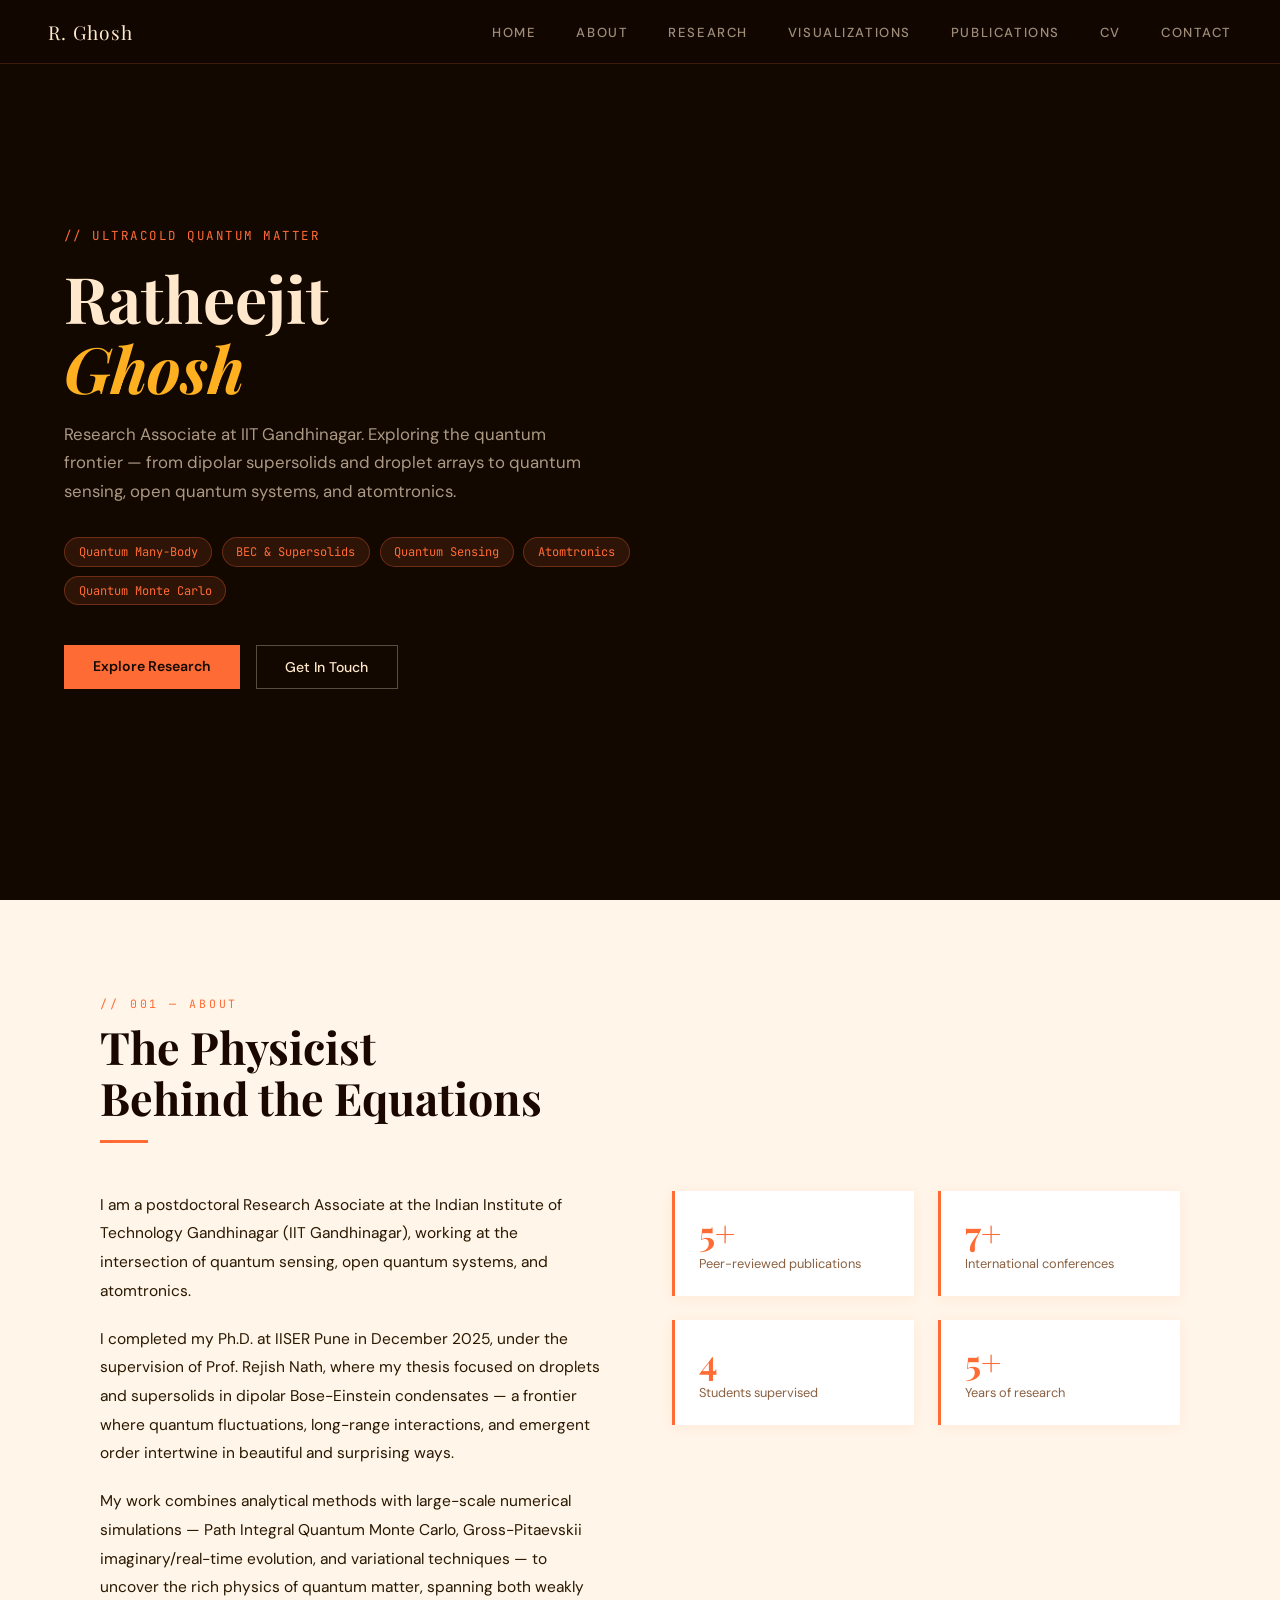
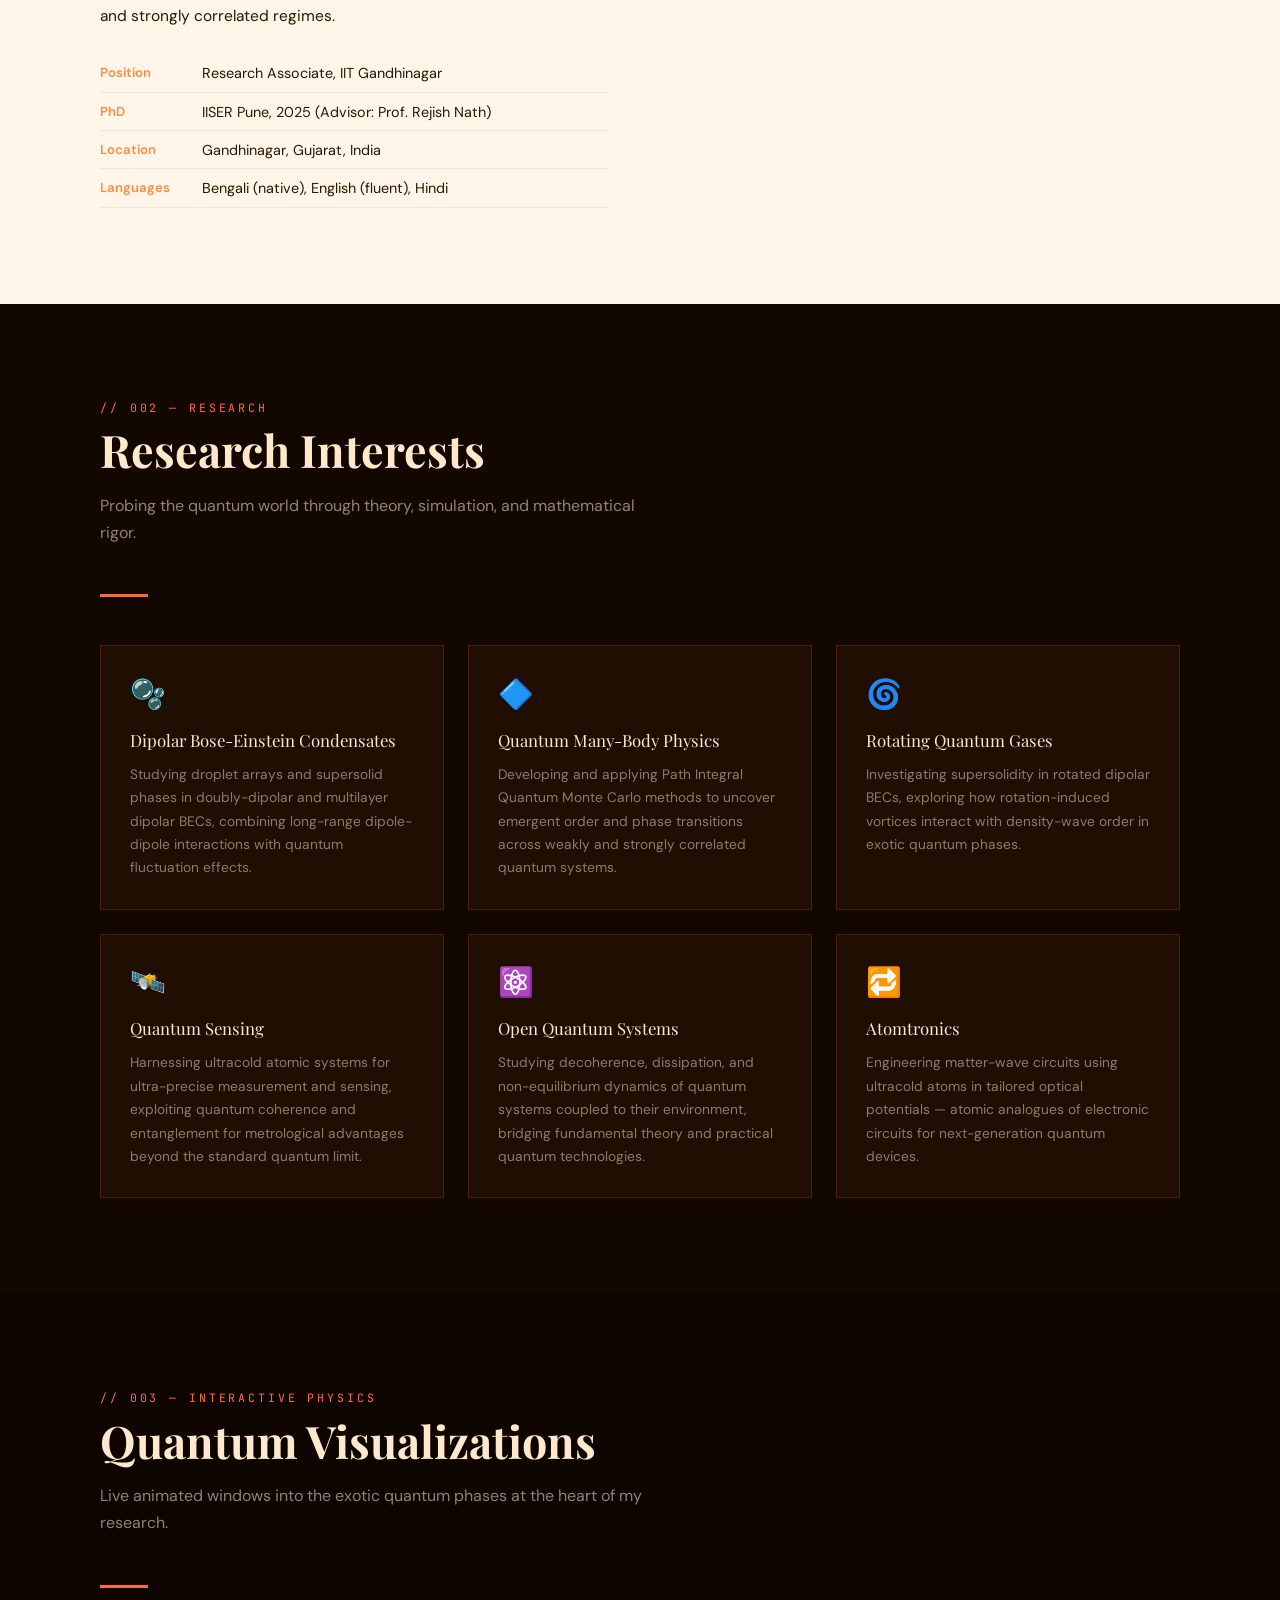
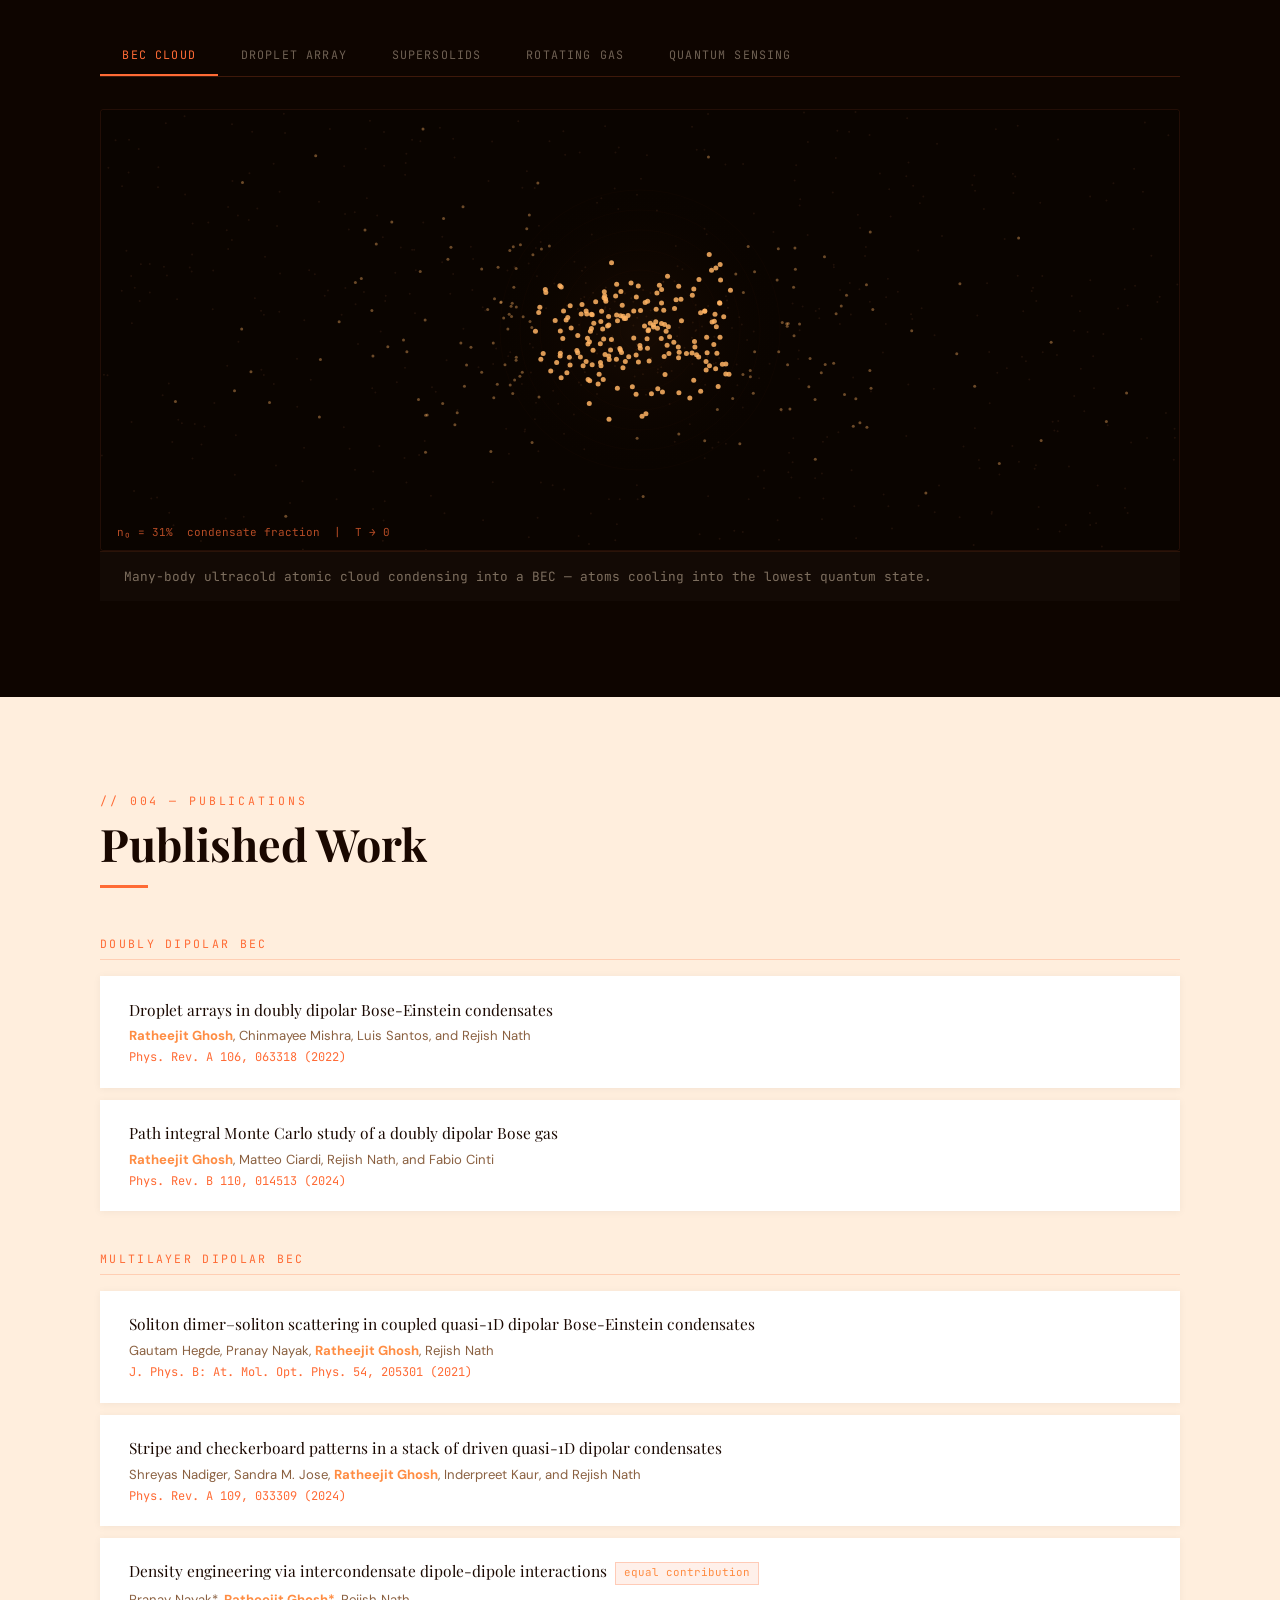
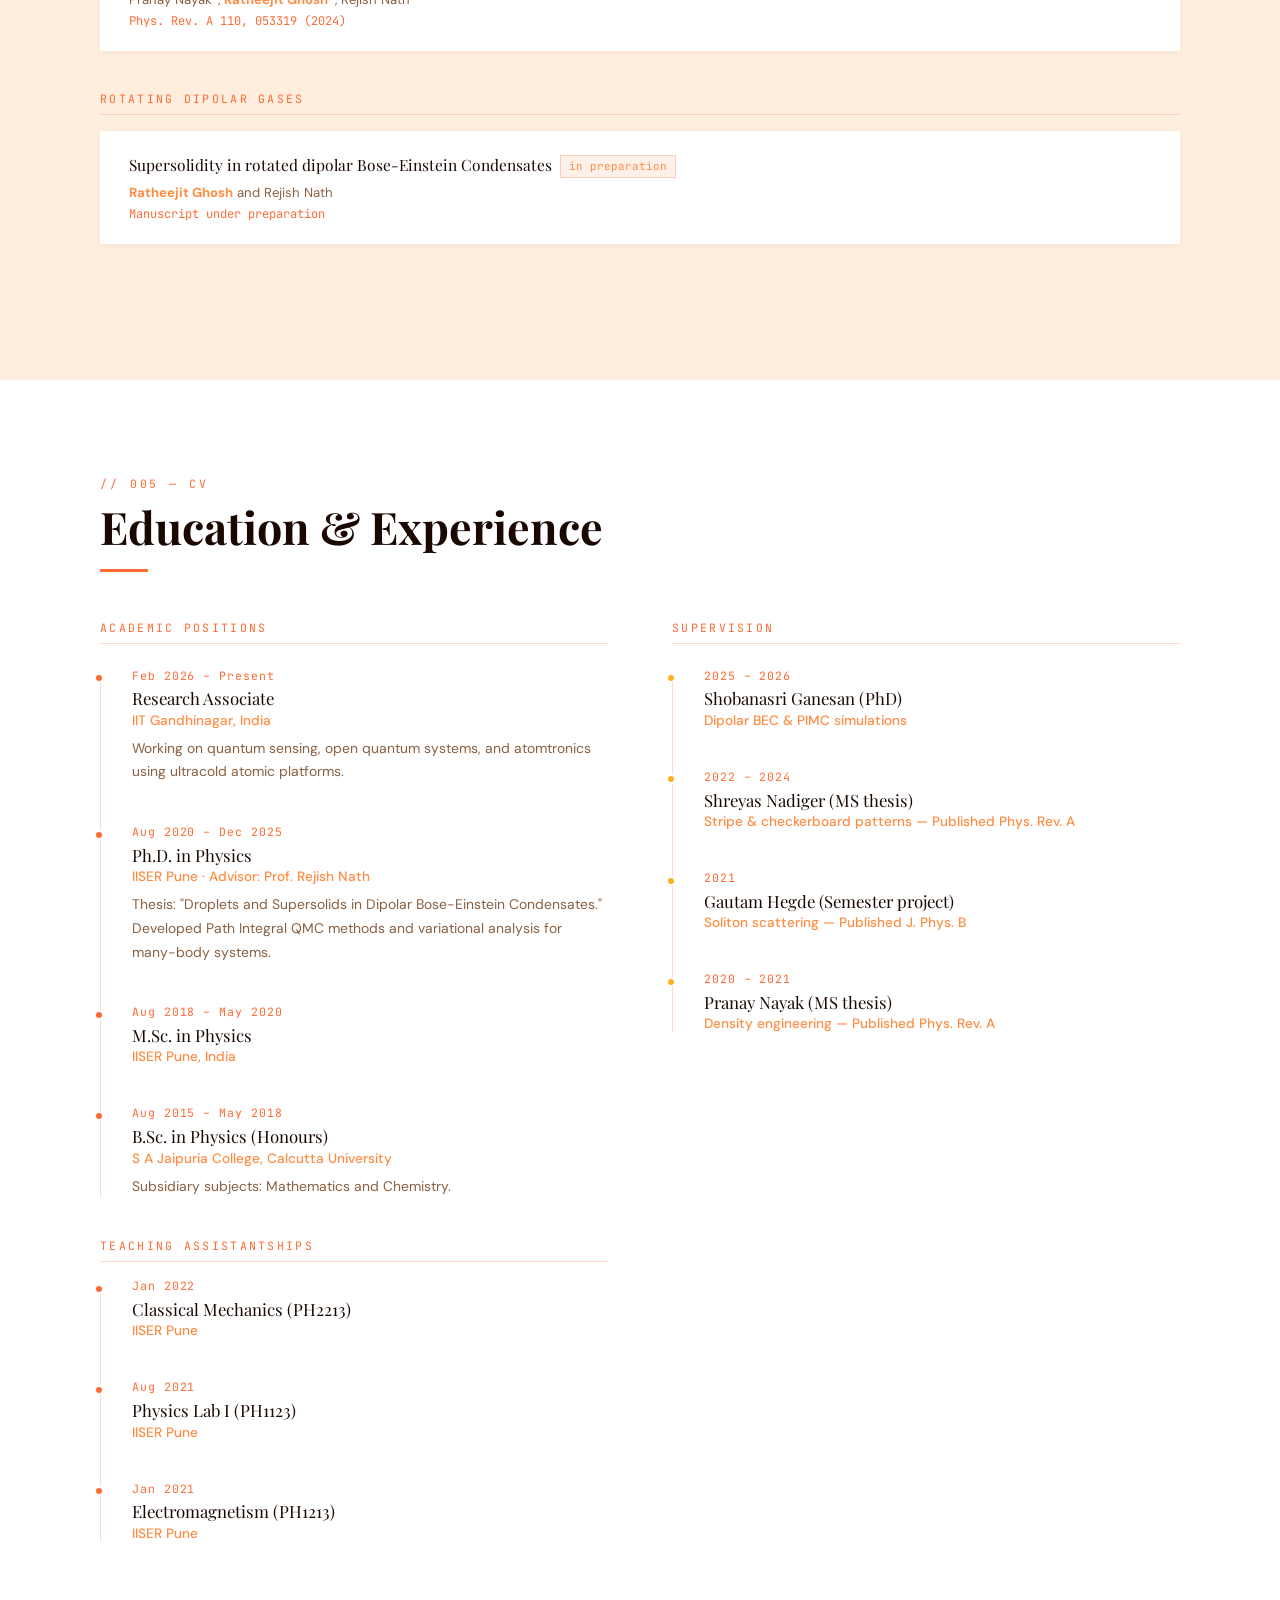
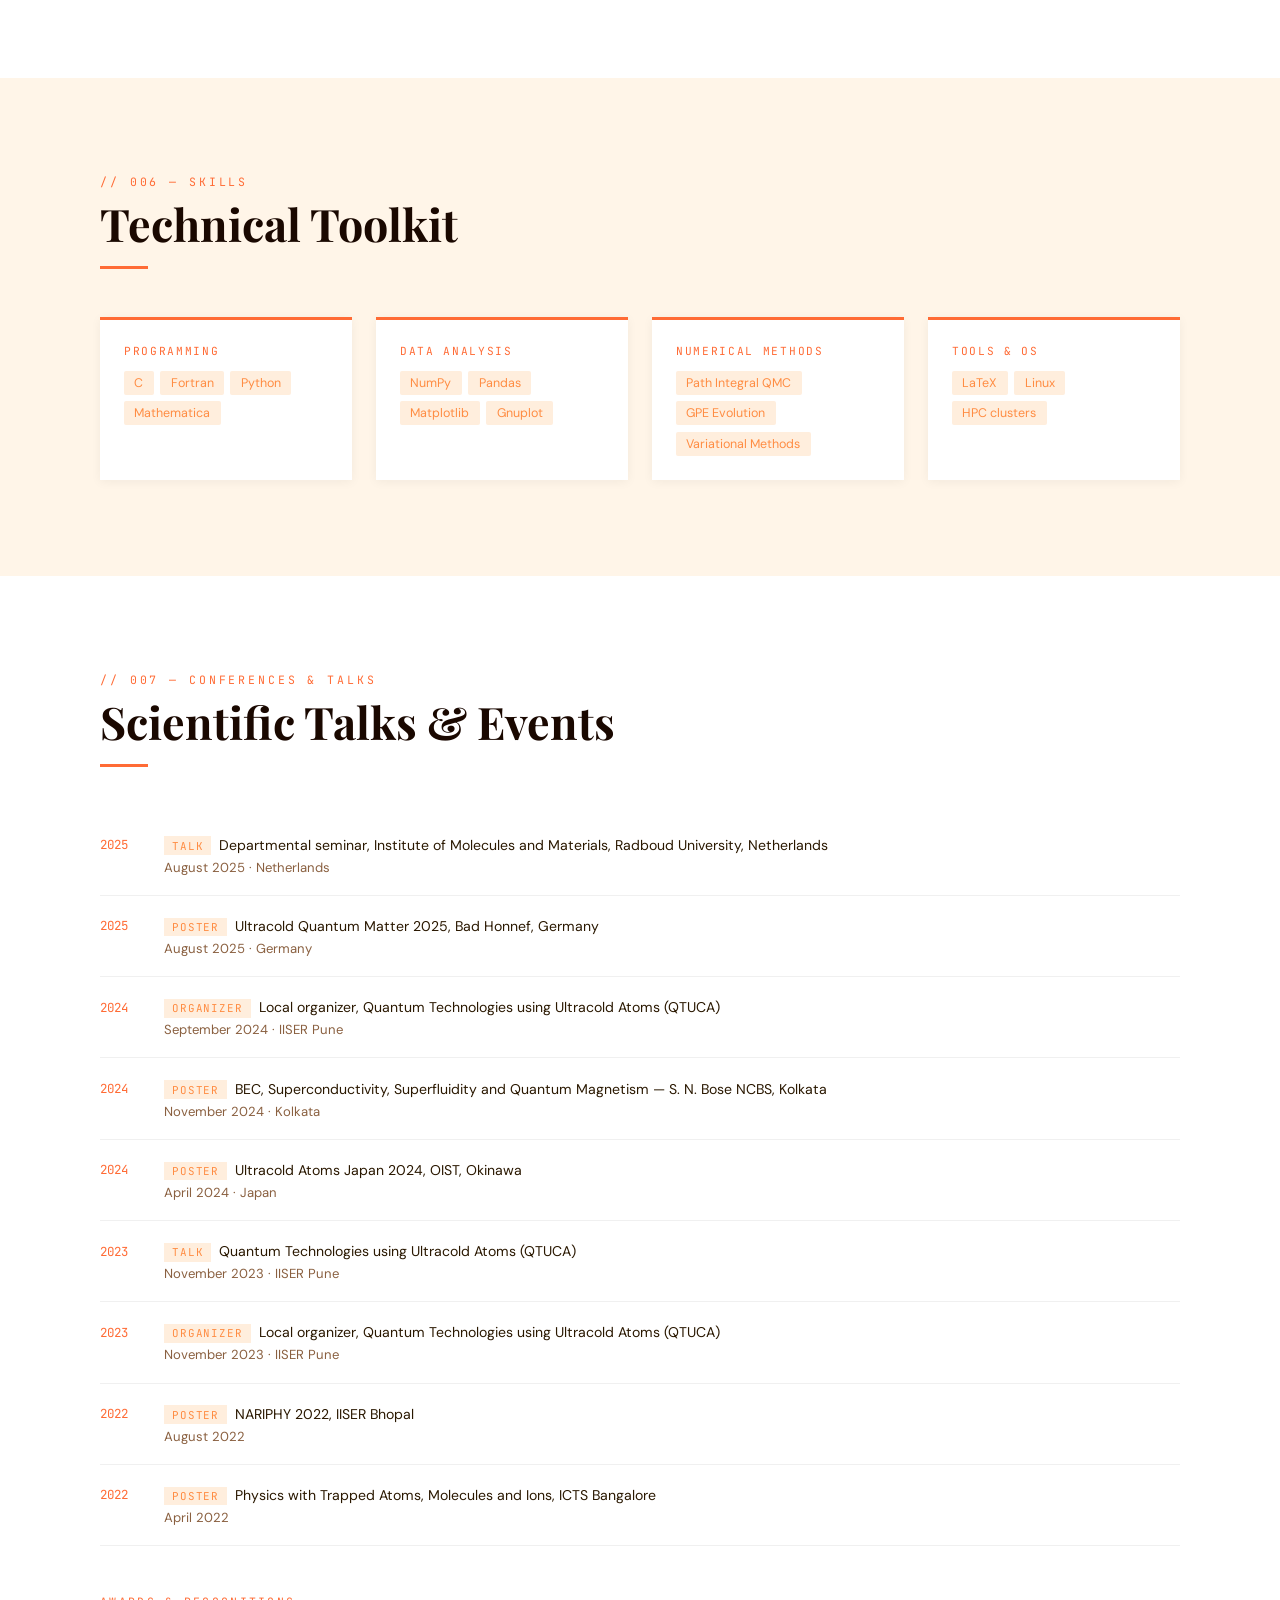
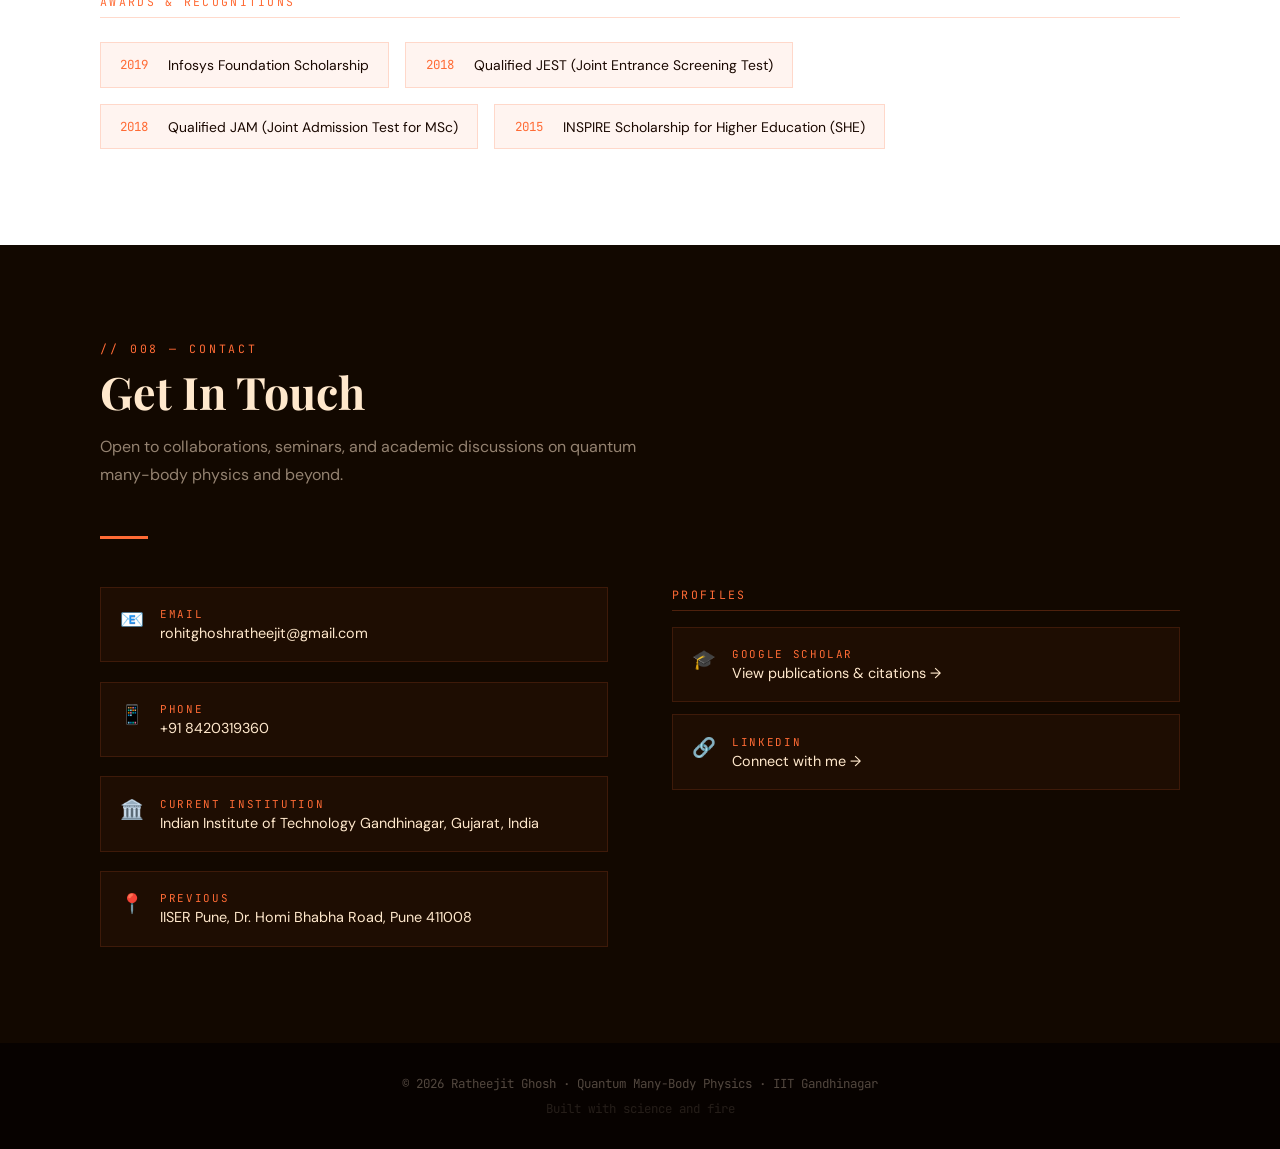
==== commit c6976ecf: "Add files via upload" ====
--- a/index.html
+++ b/index.html
@@ -147,7 +147,8 @@
   #contact .section-subtitle { color:rgba(255,232,204,.55); }
   .contact-grid { display:grid; grid-template-columns:1fr 1fr; gap:4rem; align-items:start; }
   .contact-items { display:flex; flex-direction:column; gap:1.2rem; }
-  .contact-item { display:flex; gap:1rem; align-items:flex-start; padding:1.2rem; background:rgba(255,107,53,.05); border:1px solid rgba(255,107,53,.14); }
+  .contact-item { display:flex; gap:1rem; align-items:flex-start; padding:1.2rem; background:rgba(255,107,53,.05); border:1px solid rgba(255,107,53,.14); transition:border-color .2s, background .2s; }
+  a:has(.contact-item):hover .contact-item { border-color:var(--fire1); background:rgba(255,107,53,.1); }
   .contact-icon { color:var(--fire1); font-size:1.2rem; }
   .contact-item-label { font-family:'JetBrains Mono',monospace; font-size:.68rem; letter-spacing:.15em; color:var(--fire1); text-transform:uppercase; margin-bottom:.2rem; }
   .contact-item-value { color:var(--cream); font-size:.9rem; }
@@ -191,7 +192,7 @@
 <section id="home">
   <canvas id="hero-canvas"></canvas>
   <div class="hero-content">
-    <div class="hero-eyebrow">// Quantum Physics &amp; Ultracold Matter</div>
+    <div class="hero-eyebrow">// Ultracold Quantum Matter</div>
     <h1 class="hero-name">Ratheejit<br><em>Ghosh</em></h1>
     <p class="hero-tagline">Research Associate at IIT Gandhinagar. Exploring the quantum frontier — from dipolar supersolids and droplet arrays to quantum sensing, open quantum systems, and atomtronics.</p>
     <div class="hero-tags">
@@ -199,7 +200,7 @@
       <span class="tag">BEC &amp; Supersolids</span>
       <span class="tag">Quantum Sensing</span>
       <span class="tag">Atomtronics</span>
-      <span class="tag">Path Integral MC</span>
+      <span class="tag">Quantum Monte Carlo</span>
     </div>
     <div class="hero-cta">
       <a href="#research" class="btn-primary">Explore Research</a>
@@ -267,7 +268,7 @@
     <div class="viz-tabs">
       <button class="viz-tab active" onclick="switchViz('bec',this)">BEC Cloud</button>
       <button class="viz-tab" onclick="switchViz('droplet',this)">Droplet Array</button>
-      <button class="viz-tab" onclick="switchViz('supersolid',this)">3D Supersolid</button>
+      <button class="viz-tab" onclick="switchViz('supersolid',this)">Supersolids</button>
       <button class="viz-tab" onclick="switchViz('rotating',this)">Rotating Gas</button>
       <button class="viz-tab" onclick="switchViz('sensing',this)">Quantum Sensing</button>
     </div>
@@ -423,10 +424,13 @@
         <div class="contact-item"><div class="contact-icon">📍</div><div><div class="contact-item-label">Previous</div><div class="contact-item-value">IISER Pune, Dr. Homi Bhabha Road, Pune 411008</div></div></div>
       </div>
       <div>
-        <p class="pub-group-title" style="color:var(--fire1);margin-bottom:1rem">References</p>
-        <div class="ref-item"><div class="ref-name">Prof. Rejish Nath</div><div class="ref-role">Professor, Department of Physics, IISER Pune</div><div class="ref-email">rejishnath@gmail.com</div></div>
-        <div class="ref-item"><div class="ref-name">Dr. Fabio Cinti</div><div class="ref-role">Associate Professor, Dept. of Physics &amp; Astronomy, University of Florence, Italy</div><div class="ref-email">fabio.cinti@unifi.it</div></div>
-        <div class="ref-item"><div class="ref-name">Dr. Bijay Kumar Agarwalla</div><div class="ref-role">Associate Professor, Department of Physics, IISER Pune</div><div class="ref-email">bijay@iiserpune.ac.in</div></div>
+        <p class="pub-group-title" style="color:var(--fire1);margin-bottom:1rem">Profiles</p>
+        <a href="https://scholar.google.com/citations?user=FcoK4_EAAAAJ&hl=en" target="_blank" rel="noopener" style="text-decoration:none">
+          <div class="contact-item" style="margin-bottom:.75rem"><div class="contact-icon">🎓</div><div><div class="contact-item-label">Google Scholar</div><div class="contact-item-value">View publications &amp; citations →</div></div></div>
+        </a>
+        <a href="https://in.linkedin.com/in/ratheejit-ghosh-7b6a2a104" target="_blank" rel="noopener" style="text-decoration:none">
+          <div class="contact-item"><div class="contact-icon">🔗</div><div><div class="contact-item-label">LinkedIn</div><div class="contact-item-value">Connect with me →</div></div></div>
+        </a>
       </div>
     </div>
   </div>
